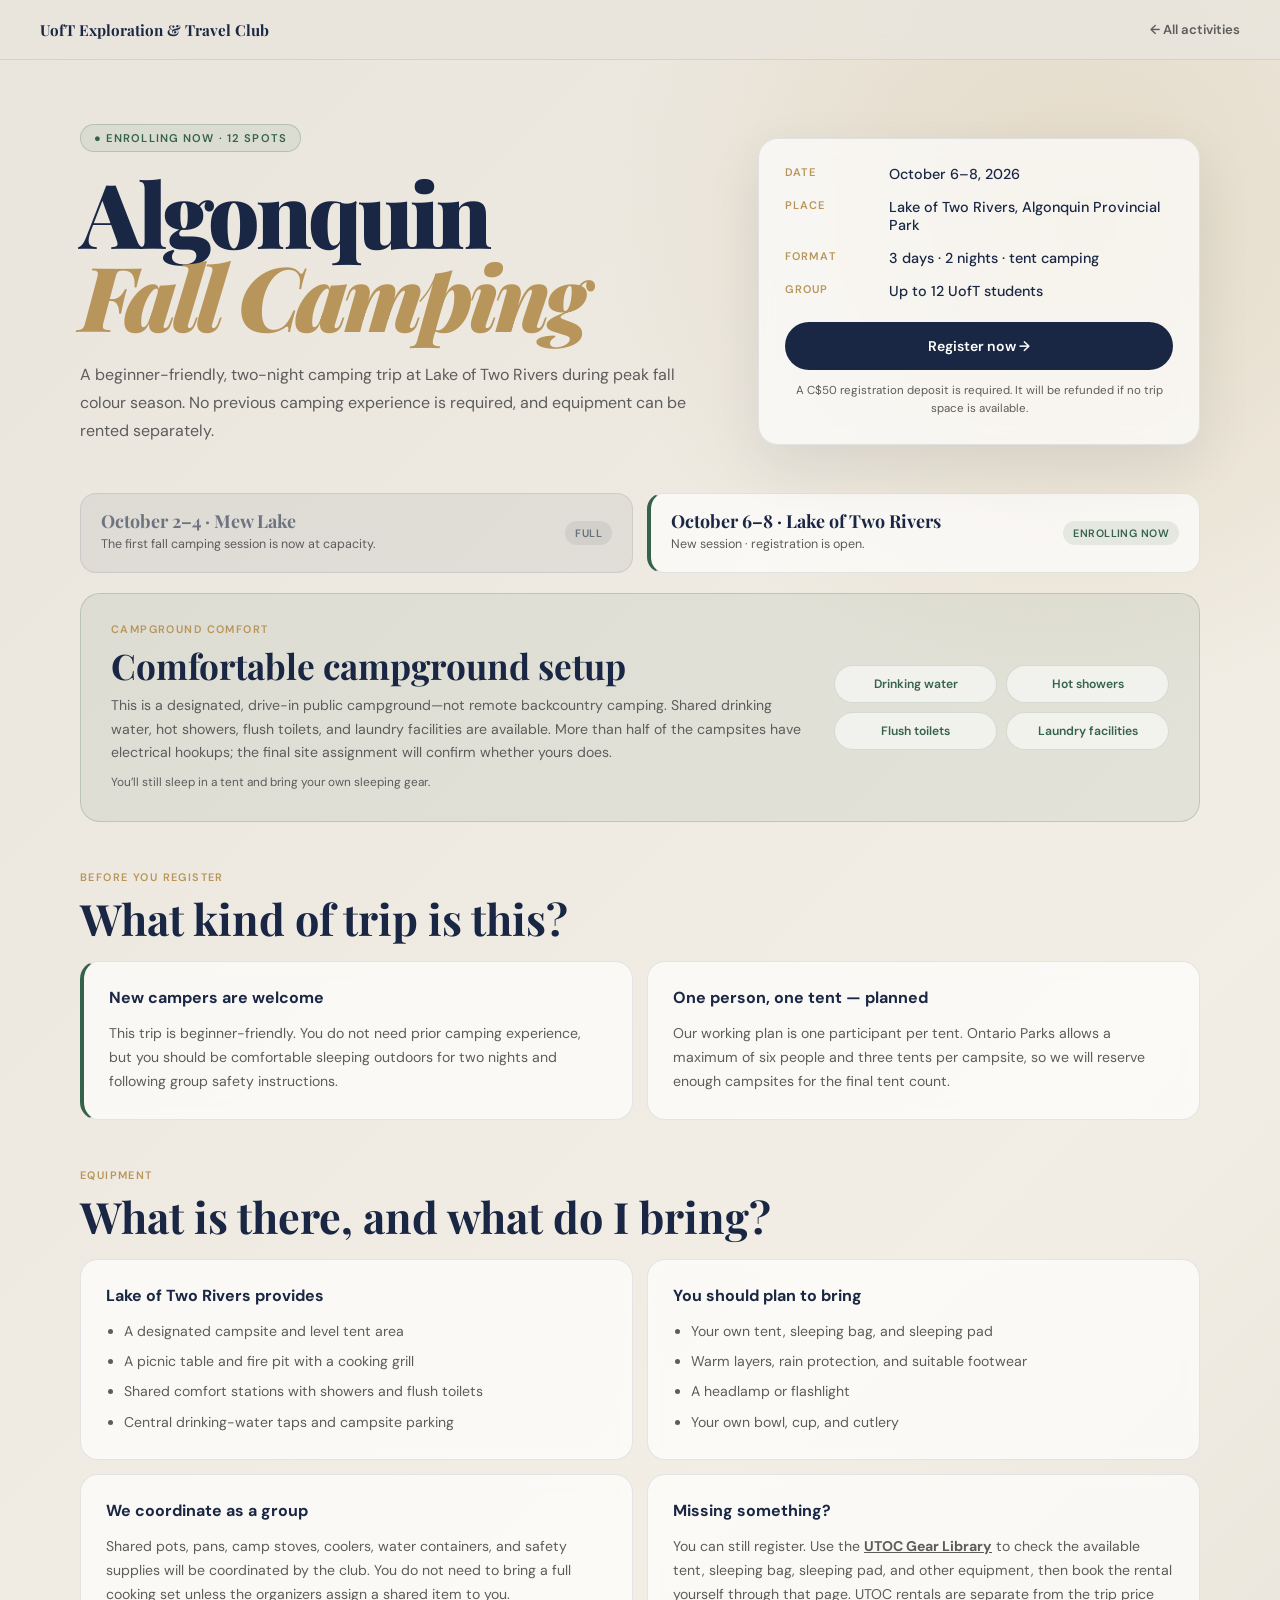
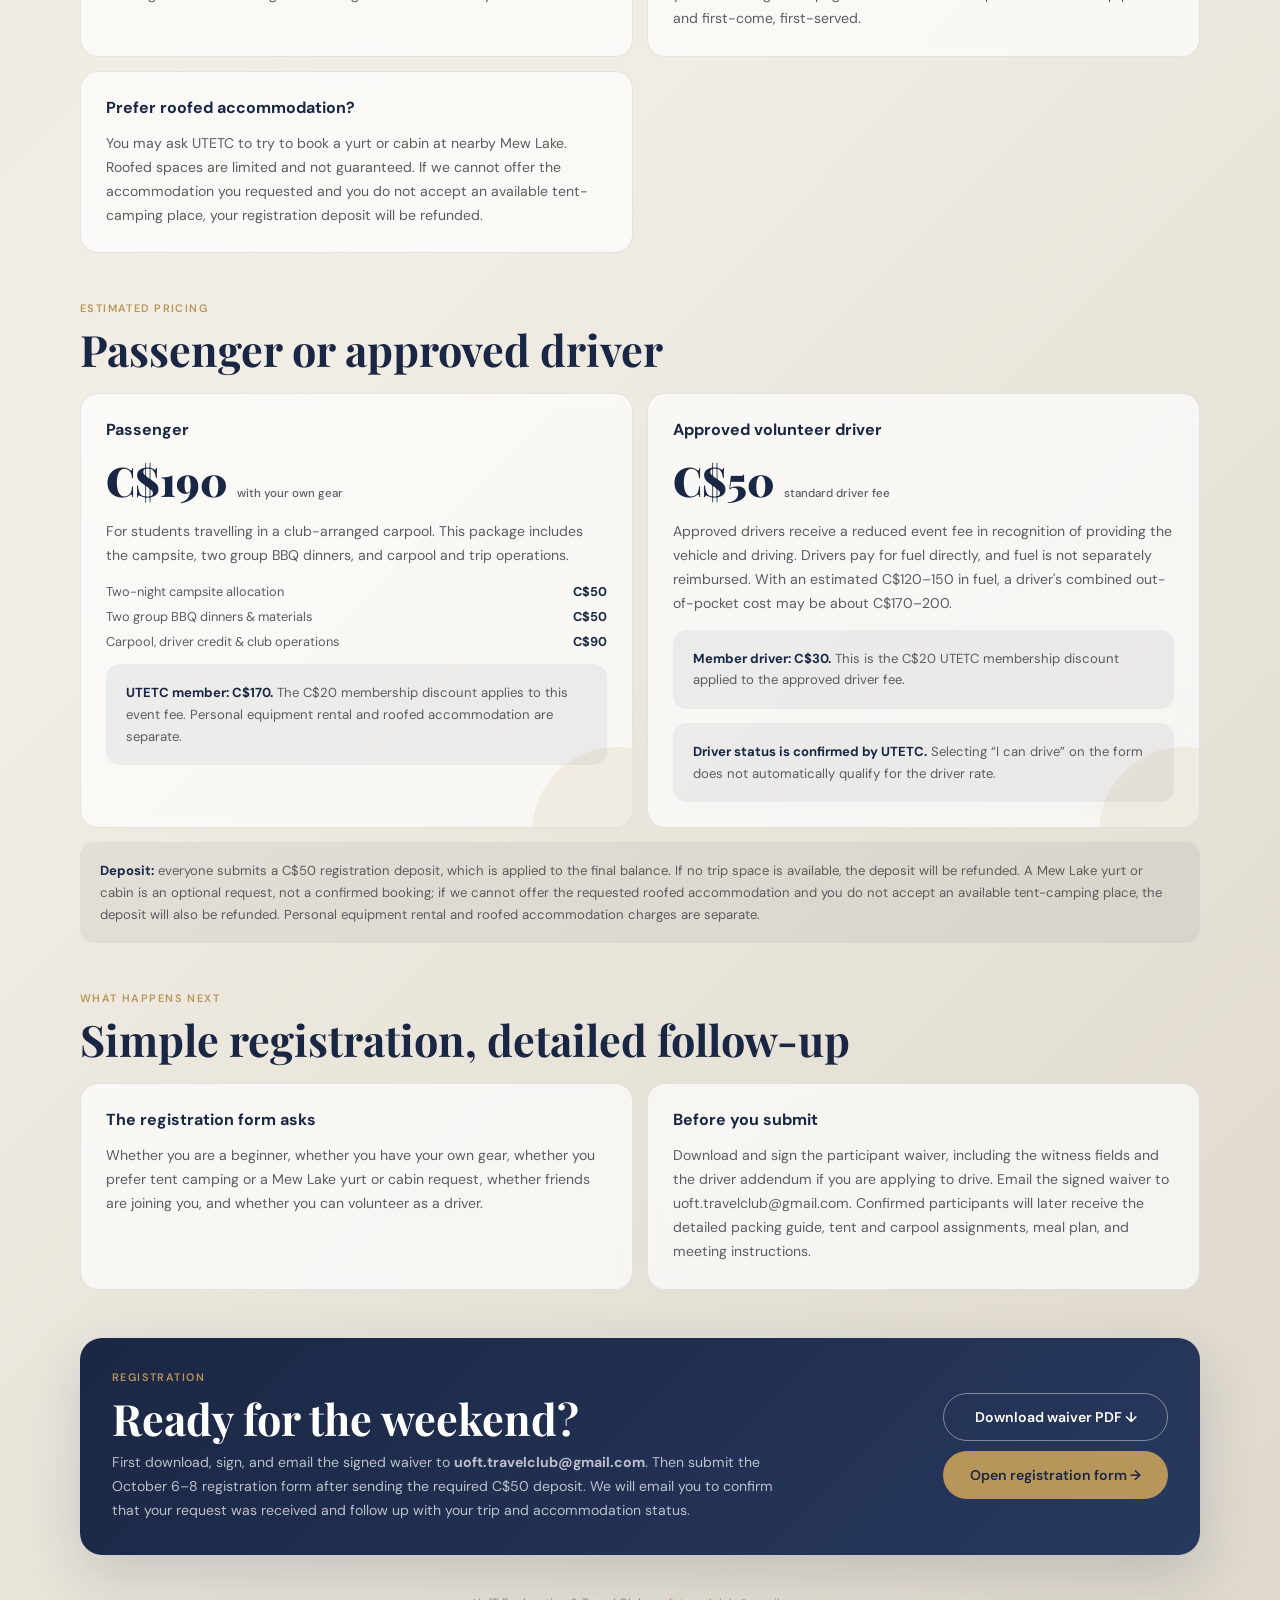
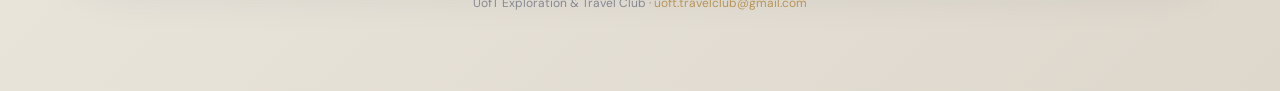
==== algonquin-weekend.html @ db9cc39a "Add second Algonquin camping session" ====
<!DOCTYPE html>
<html lang="en">
<head>
  <meta charset="UTF-8" />
  <meta name="viewport" content="width=device-width, initial-scale=1.0" />
  <meta name="description" content="Join UTETC for a beginner-friendly fall camping trip at Lake of Two Rivers in Algonquin Provincial Park, October 6–8, 2026." />
  <title>Algonquin Fall Camping — UTETC</title>
  <link rel="preconnect" href="https://fonts.googleapis.com" />
  <link href="https://fonts.googleapis.com/css2?family=Playfair+Display:ital,wght@0,700;0,900;1,700&family=DM+Sans:wght@0,300;0,400;0,500;0,600&display=swap" rel="stylesheet" />
  <style>
    *, *::before, *::after { box-sizing:border-box; margin:0; padding:0; }
    :root {
      --sand:#e9e5dc;
      --sand-deep:#ddd7cc;
      --navy:#1a2744;
      --navy-soft:#243259;
      --gold:#b8955a;
      --green:#35624a;
      --muted:#5c5c5c;
      --card:rgba(255,255,255,.68);
      --line:rgba(26,39,68,.1);
    }
    html { scroll-behavior:smooth; }
    body {
      min-height:100vh;
      font-family:'DM Sans',sans-serif;
      color:var(--navy);
      background:
        radial-gradient(circle at 85% 7%, rgba(184,149,90,.2), transparent 30rem),
        linear-gradient(135deg,var(--sand) 0%,#f2eee5 48%,var(--sand-deep) 100%);
    }
    a { color:inherit; }
    nav {
      position:sticky; top:0; z-index:20;
      height:60px; padding:0 40px;
      display:flex; align-items:center; justify-content:space-between;
      background:rgba(233,229,220,.9);
      backdrop-filter:blur(14px);
      border-bottom:1px solid var(--line);
    }
    .brand {
      font-family:'Playfair Display',serif;
      font-size:.95rem; font-weight:700;
      text-decoration:none;
    }
    .back {
      font-size:.82rem; font-weight:600;
      color:var(--muted); text-decoration:none;
    }
    .back:hover { color:var(--navy); }
    main { width:min(1120px,calc(100% - 40px)); margin:0 auto; padding:64px 0 80px; }
    .hero {
      display:grid; grid-template-columns:minmax(0,1.18fr) minmax(300px,.82fr);
      gap:42px; align-items:end; margin-bottom:48px;
    }
    .eyebrow {
      display:inline-flex; align-items:center; gap:8px;
      margin-bottom:18px; padding:6px 13px;
      border:1px solid rgba(53,98,74,.22); border-radius:999px;
      color:var(--green); background:rgba(53,98,74,.08);
      font-size:.7rem; font-weight:600; letter-spacing:.1em; text-transform:uppercase;
    }
    h1 {
      max-width:780px;
      font-family:'Playfair Display',serif;
      font-size:clamp(2.7rem,7vw,5.8rem); line-height:.93;
      letter-spacing:-.045em; font-weight:900;
    }
    h1 em { color:var(--gold); }
    .lede {
      max-width:680px; margin-top:24px;
      color:var(--muted); font-size:1rem; line-height:1.75;
    }
    .hero-card {
      padding:26px; border:1px solid var(--line); border-radius:20px;
      background:var(--card); backdrop-filter:blur(8px);
      box-shadow:0 20px 55px rgba(26,39,68,.09);
    }
    .hero-card dl { display:grid; gap:15px; }
    .hero-card div { display:grid; grid-template-columns:92px 1fr; gap:12px; }
    dt { color:var(--gold); font-size:.69rem; font-weight:600; letter-spacing:.1em; text-transform:uppercase; }
    dd { font-size:.9rem; font-weight:500; }
    .cta {
      display:flex; justify-content:center; align-items:center;
      min-height:48px; margin-top:22px; padding:12px 20px;
      border-radius:999px; background:var(--navy); color:#fff;
      text-decoration:none; font-size:.88rem; font-weight:600;
      transition:transform .18s,background .18s,box-shadow .18s;
    }
    .cta:hover { transform:translateY(-2px); background:var(--navy-soft); box-shadow:0 10px 24px rgba(26,39,68,.18); }
    .note { margin-top:12px; color:var(--muted); font-size:.72rem; line-height:1.55; text-align:center; }
    .sessions {
      display:grid; grid-template-columns:repeat(2,minmax(0,1fr)); gap:14px;
      margin-bottom:20px;
    }
    .session {
      display:flex; align-items:center; justify-content:space-between; gap:18px;
      padding:18px 20px; border:1px solid var(--line); border-radius:16px;
      background:var(--card);
    }
    .session h2 { margin:0 0 5px; font-size:1.12rem; }
    .session p { color:var(--muted); font-size:.78rem; line-height:1.45; }
    .session-status {
      flex-shrink:0; padding:5px 10px; border-radius:999px;
      font-size:.67rem; font-weight:600; letter-spacing:.04em; text-transform:uppercase;
    }
    .session.full { background:rgba(26,39,68,.06); color:rgba(26,39,68,.58); }
    .session.full .session-status { background:rgba(26,39,68,.08); }
    .session.open { border-left:4px solid var(--green); }
    .session.open .session-status { color:var(--green); background:rgba(53,98,74,.1); }
    .facility-callout {
      display:grid; grid-template-columns:minmax(0,1.35fr) minmax(260px,.65fr);
      gap:28px; align-items:center; margin-top:0; padding:28px 30px;
      border:1px solid rgba(53,98,74,.2); border-radius:20px;
      background:rgba(53,98,74,.08);
    }
    .facility-callout h2 { margin-bottom:10px; font-size:clamp(1.55rem,3vw,2.2rem); }
    .facility-callout p { color:var(--muted); font-size:.88rem; line-height:1.65; }
    .facility-list { display:grid; grid-template-columns:repeat(2,minmax(0,1fr)); gap:9px; list-style:none; }
    .facility-list li {
      padding:10px 12px; border:1px solid rgba(53,98,74,.16); border-radius:999px;
      background:rgba(255,255,255,.56); color:var(--green);
      font-size:.76rem; font-weight:600; text-align:center;
    }
    .facility-note { margin-top:9px; font-size:.74rem !important; }
    section { margin-top:48px; }
    .section-label {
      margin-bottom:12px; color:var(--gold);
      font-size:.68rem; font-weight:600; letter-spacing:.13em; text-transform:uppercase;
    }
    h2 {
      margin-bottom:20px; font-family:'Playfair Display',serif;
      font-size:clamp(1.7rem,4vw,2.7rem); line-height:1.05;
    }
    .grid { display:grid; grid-template-columns:repeat(2,minmax(0,1fr)); gap:14px; }
    .panel {
      padding:25px; background:var(--card); border:1px solid var(--line);
      border-radius:18px; backdrop-filter:blur(7px);
    }
    .panel h3 { margin-bottom:13px; font-size:1rem; }
    .panel p, .panel li { color:var(--muted); font-size:.88rem; line-height:1.72; }
    .panel ul { padding-left:18px; }
    .panel li + li { margin-top:6px; }
    .beginner { border-left:4px solid var(--green); }
    .pricing { grid-template-columns:repeat(2,minmax(0,1fr)); }
    .price-card { position:relative; overflow:hidden; }
    .price-card::after {
      content:''; position:absolute; width:170px; height:170px; border-radius:50%;
      right:-70px; bottom:-90px; background:rgba(184,149,90,.11);
    }
    .price {
      margin:7px 0 12px; font-family:'Playfair Display',serif;
      font-size:2.55rem; font-weight:900; color:var(--navy);
    }
    .price small { font-family:'DM Sans',sans-serif; font-size:.72rem; font-weight:500; color:var(--muted); }
    .breakdown { display:grid; gap:8px; margin-top:16px; }
    .breakdown div { display:flex; justify-content:space-between; gap:16px; color:var(--muted); font-size:.8rem; }
    .breakdown strong { color:var(--navy); }
    .rule {
      margin-top:14px; padding:18px 20px; border-radius:14px;
      background:rgba(26,39,68,.06); color:var(--muted); font-size:.82rem; line-height:1.65;
    }
    .rule strong { color:var(--navy); }
    .registration {
      display:grid; grid-template-columns:1fr auto; gap:28px; align-items:center;
      padding:32px; border-radius:22px; color:#fff;
      background:linear-gradient(135deg,var(--navy),#28395f);
      box-shadow:0 20px 55px rgba(26,39,68,.16);
    }
    .registration h2 { margin-bottom:10px; color:#fff; }
    .registration p { max-width:680px; color:rgba(255,255,255,.7); font-size:.88rem; line-height:1.7; }
    .registration-actions { display:grid; gap:10px; min-width:225px; }
    .registration .cta { min-width:190px; margin:0; background:var(--gold); color:var(--navy); }
    .registration .cta:hover { background:#c8a66c; }
    .registration .cta.secondary { border:1px solid rgba(255,255,255,.42); background:transparent; color:#fff; }
    .registration .cta.secondary:hover { background:rgba(255,255,255,.1); }
    footer { margin-top:40px; text-align:center; color:rgba(26,39,68,.45); font-size:.75rem; }
    footer a { color:var(--gold); text-decoration:none; }
    @media (max-width:780px) {
      nav { padding:0 18px; }
      .brand { max-width:220px; white-space:nowrap; overflow:hidden; text-overflow:ellipsis; }
      main { width:min(100% - 28px,680px); padding-top:38px; }
      .hero, .sessions, .grid, .pricing, .registration { grid-template-columns:1fr; }
      .facility-callout { grid-template-columns:1fr; gap:20px; padding:24px; }
      .hero { gap:28px; }
      h1 { font-size:clamp(2.7rem,14vw,4.2rem); }
      .registration { padding:25px; }
      .registration-actions, .registration .cta { width:100%; }
    }
    @media (prefers-reduced-motion:reduce) { html { scroll-behavior:auto; } .cta { transition:none; } }
  </style>
</head>
<body>
  <nav>
    <a class="brand" href="/">UofT Exploration &amp; Travel Club</a>
    <a class="back" href="/#activities">← All activities</a>
  </nav>

  <main>
    <header class="hero">
      <div>
        <div class="eyebrow">● Enrolling now · 12 spots</div>
        <h1>Algonquin<br><em>Fall Camping</em></h1>
        <p class="lede">A beginner-friendly, two-night camping trip at Lake of Two Rivers during peak fall colour season. No previous camping experience is required, and equipment can be rented separately.</p>
      </div>
      <aside class="hero-card" aria-label="Event details">
        <dl>
          <div><dt>Date</dt><dd>October 6–8, 2026</dd></div>
          <div><dt>Place</dt><dd>Lake of Two Rivers, Algonquin Provincial Park</dd></div>
          <div><dt>Format</dt><dd>3 days · 2 nights · tent camping</dd></div>
          <div><dt>Group</dt><dd>Up to 12 UofT students</dd></div>
        </dl>
        <a class="cta" href="https://docs.google.com/forms/d/e/1FAIpQLScWIqEE7Z-q79J23euCci1dN089FzLElAXfNOHjYAcaBREBig/viewform" target="_blank" rel="noopener">Register now →</a>
        <p class="note">A C$50 registration deposit is required. It will be refunded if no trip space is available.</p>
      </aside>
    </header>

    <section class="sessions" aria-label="Fall camping sessions">
      <article class="session full" id="oct-2-4">
        <div>
          <h2>October 2–4 · Mew Lake</h2>
          <p>The first fall camping session is now at capacity.</p>
        </div>
        <span class="session-status">Full</span>
      </article>
      <article class="session open">
        <div>
          <h2>October 6–8 · Lake of Two Rivers</h2>
          <p>New session · registration is open.</p>
        </div>
        <span class="session-status">Enrolling now</span>
      </article>
    </section>

    <section class="facility-callout" aria-labelledby="facilities-title">
      <div>
        <div class="section-label">Campground comfort</div>
        <h2 id="facilities-title">Comfortable campground setup</h2>
        <p>This is a designated, drive-in public campground—not remote backcountry camping. Shared drinking water, hot showers, flush toilets, and laundry facilities are available. More than half of the campsites have electrical hookups; the final site assignment will confirm whether yours does.</p>
        <p class="facility-note">You’ll still sleep in a tent and bring your own sleeping gear.</p>
      </div>
      <ul class="facility-list" aria-label="Campground facilities">
        <li>Drinking water</li>
        <li>Hot showers</li>
        <li>Flush toilets</li>
        <li>Laundry facilities</li>
      </ul>
    </section>

    <section>
      <div class="section-label">Before you register</div>
      <h2>What kind of trip is this?</h2>
      <div class="grid">
        <article class="panel beginner">
          <h3>New campers are welcome</h3>
          <p>This trip is beginner-friendly. You do not need prior camping experience, but you should be comfortable sleeping outdoors for two nights and following group safety instructions.</p>
        </article>
        <article class="panel">
          <h3>One person, one tent — planned</h3>
          <p>Our working plan is one participant per tent. Ontario Parks allows a maximum of six people and three tents per campsite, so we will reserve enough campsites for the final tent count.</p>
        </article>
      </div>
    </section>

    <section>
      <div class="section-label">Equipment</div>
      <h2>What is there, and what do I bring?</h2>
      <div class="grid">
        <article class="panel">
          <h3>Lake of Two Rivers provides</h3>
          <ul>
            <li>A designated campsite and level tent area</li>
            <li>A picnic table and fire pit with a cooking grill</li>
            <li>Shared comfort stations with showers and flush toilets</li>
            <li>Central drinking-water taps and campsite parking</li>
          </ul>
        </article>
        <article class="panel">
          <h3>You should plan to bring</h3>
          <ul>
            <li>Your own tent, sleeping bag, and sleeping pad</li>
            <li>Warm layers, rain protection, and suitable footwear</li>
            <li>A headlamp or flashlight</li>
            <li>Your own bowl, cup, and cutlery</li>
          </ul>
        </article>
        <article class="panel">
          <h3>We coordinate as a group</h3>
          <p>Shared pots, pans, camp stoves, coolers, water containers, and safety supplies will be coordinated by the club. You do not need to bring a full cooking set unless the organizers assign a shared item to you.</p>
        </article>
        <article class="panel">
          <h3>Missing something?</h3>
          <p>You can still register. Use the <a href="https://utoc.ca/gear/" target="_blank" rel="noopener"><strong>UTOC Gear Library</strong></a> to check the available tent, sleeping bag, sleeping pad, and other equipment, then book the rental yourself through that page. UTOC rentals are separate from the trip price and first-come, first-served.</p>
        </article>
        <article class="panel">
          <h3>Prefer roofed accommodation?</h3>
          <p>You may ask UTETC to try to book a yurt or cabin at nearby Mew Lake. Roofed spaces are limited and not guaranteed. If we cannot offer the accommodation you requested and you do not accept an available tent-camping place, your registration deposit will be refunded.</p>
        </article>
      </div>
    </section>

    <section>
      <div class="section-label">Estimated pricing</div>
      <h2>Passenger or approved driver</h2>
      <div class="grid pricing">
        <article class="panel price-card">
          <h3>Passenger</h3>
          <div class="price">C$190 <small>with your own gear</small></div>
          <p>For students travelling in a club-arranged carpool. This package includes the campsite, two group BBQ dinners, and carpool and trip operations.</p>
          <div class="breakdown" aria-label="Passenger price breakdown">
            <div><span>Two-night campsite allocation</span><strong>C$50</strong></div>
            <div><span>Two group BBQ dinners &amp; materials</span><strong>C$50</strong></div>
            <div><span>Carpool, driver credit &amp; club operations</span><strong>C$90</strong></div>
          </div>
          <div class="rule"><strong>UTETC member: C$170.</strong> The C$20 membership discount applies to this event fee. Personal equipment rental and roofed accommodation are separate.</div>
        </article>
        <article class="panel price-card">
          <h3>Approved volunteer driver</h3>
          <div class="price">C$50 <small>standard driver fee</small></div>
          <p>Approved drivers receive a reduced event fee in recognition of providing the vehicle and driving. Drivers pay for fuel directly, and fuel is not separately reimbursed. With an estimated C$120–150 in fuel, a driver's combined out-of-pocket cost may be about C$170–200.</p>
          <div class="rule"><strong>Member driver: C$30.</strong> This is the C$20 UTETC membership discount applied to the approved driver fee.</div>
          <div class="rule"><strong>Driver status is confirmed by UTETC.</strong> Selecting “I can drive” on the form does not automatically qualify for the driver rate.</div>
        </article>
      </div>
      <div class="rule"><strong>Deposit:</strong> everyone submits a C$50 registration deposit, which is applied to the final balance. If no trip space is available, the deposit will be refunded. A Mew Lake yurt or cabin is an optional request, not a confirmed booking; if we cannot offer the requested roofed accommodation and you do not accept an available tent-camping place, the deposit will also be refunded. Personal equipment rental and roofed accommodation charges are separate.</div>
    </section>

    <section>
      <div class="section-label">What happens next</div>
      <h2>Simple registration, detailed follow-up</h2>
      <div class="grid">
        <article class="panel">
          <h3>The registration form asks</h3>
          <p>Whether you are a beginner, whether you have your own gear, whether you prefer tent camping or a Mew Lake yurt or cabin request, whether friends are joining you, and whether you can volunteer as a driver.</p>
        </article>
        <article class="panel">
          <h3>Before you submit</h3>
          <p>Download and sign the participant waiver, including the witness fields and the driver addendum if you are applying to drive. Email the signed waiver to uoft.travelclub@gmail.com. Confirmed participants will later receive the detailed packing guide, tent and carpool assignments, meal plan, and meeting instructions.</p>
        </article>
      </div>
    </section>

    <section class="registration" id="registration">
      <div>
        <div class="section-label">Registration</div>
        <h2>Ready for the weekend?</h2>
        <p>First download, sign, and email the signed waiver to <strong>uoft.travelclub@gmail.com</strong>. Then submit the October 6–8 registration form after sending the required C$50 deposit. We will email you to confirm that your request was received and follow up with your trip and accommodation status.</p>
      </div>
      <div class="registration-actions">
        <a class="cta secondary" href="output/pdf/algonquin-fall-camping-waiver-2026.pdf" target="_blank" rel="noopener">Download waiver PDF ↓</a>
        <a class="cta" href="https://docs.google.com/forms/d/e/1FAIpQLScWIqEE7Z-q79J23euCci1dN089FzLElAXfNOHjYAcaBREBig/viewform" target="_blank" rel="noopener">Open registration form →</a>
      </div>
    </section>

    <footer>UofT Exploration &amp; Travel Club · <a href="mailto:uoft.travelclub@gmail.com">uoft.travelclub@gmail.com</a></footer>
  </main>
</body>
</html>
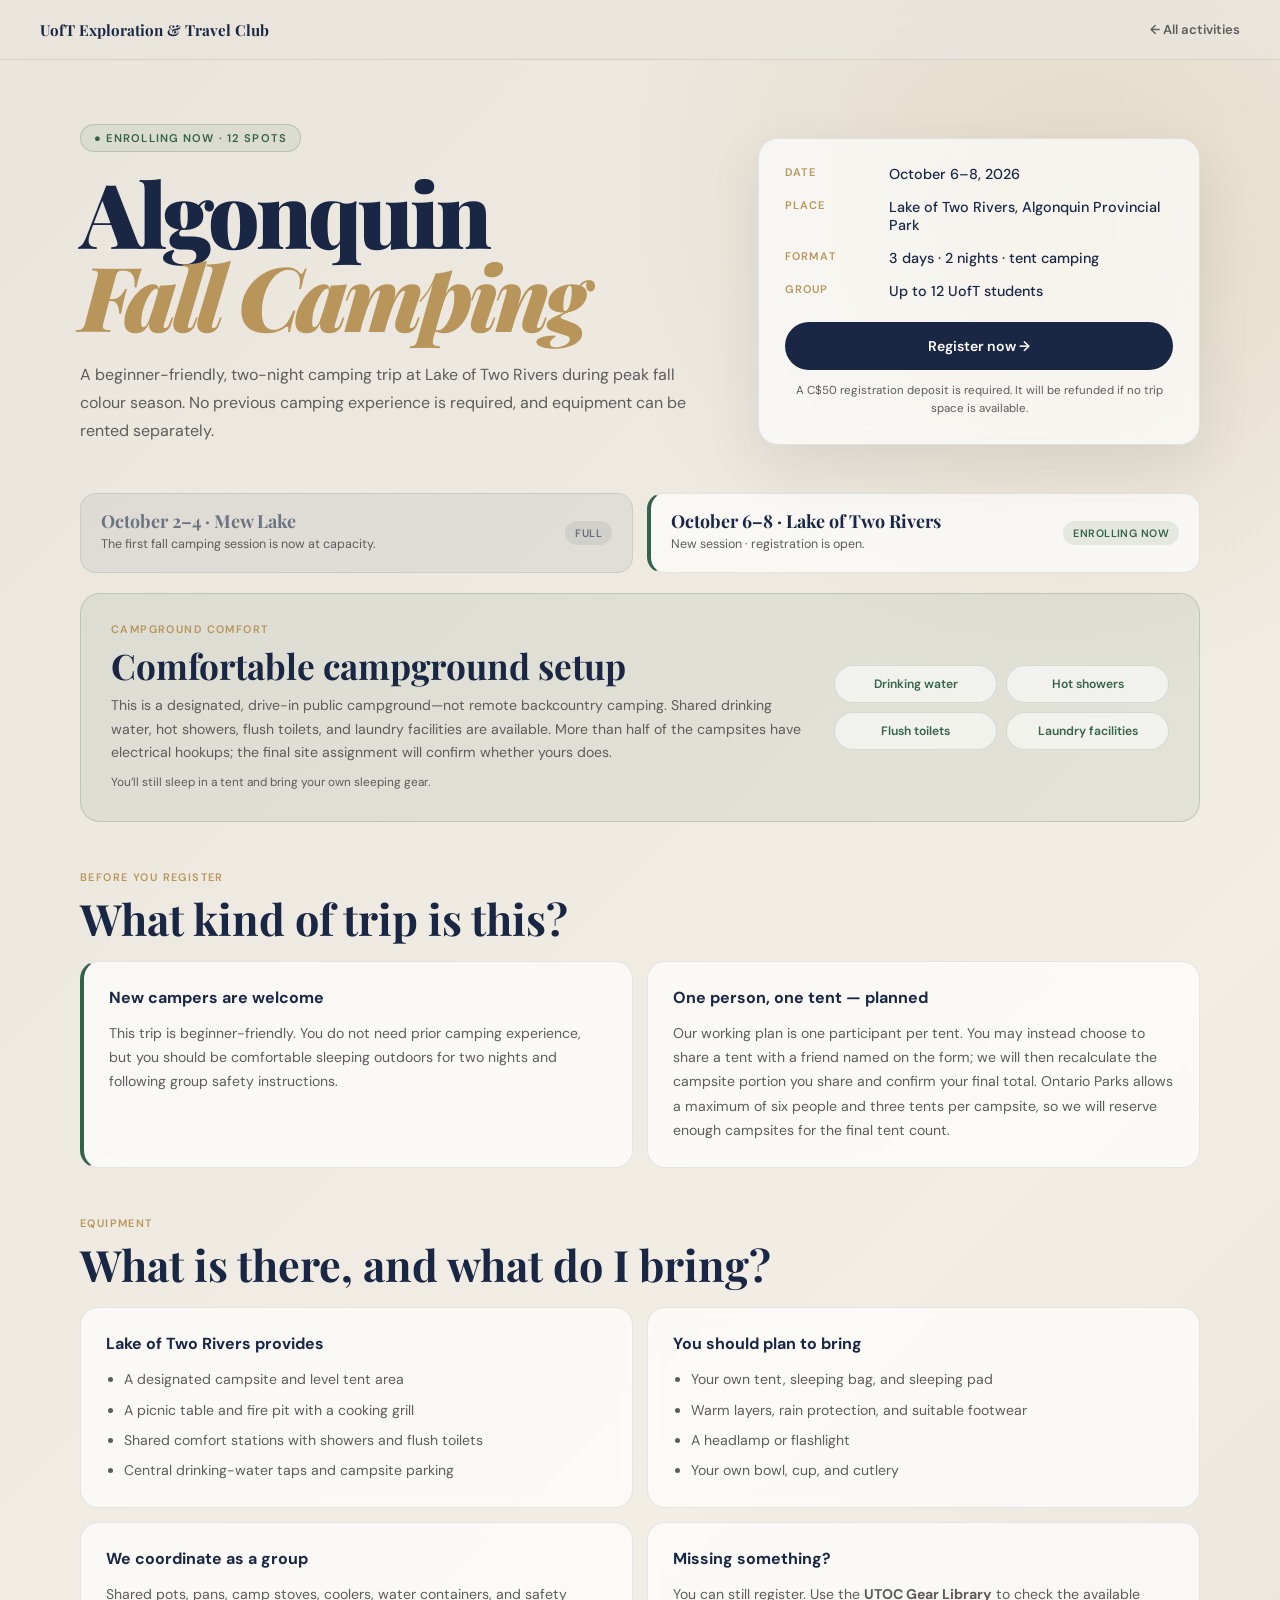
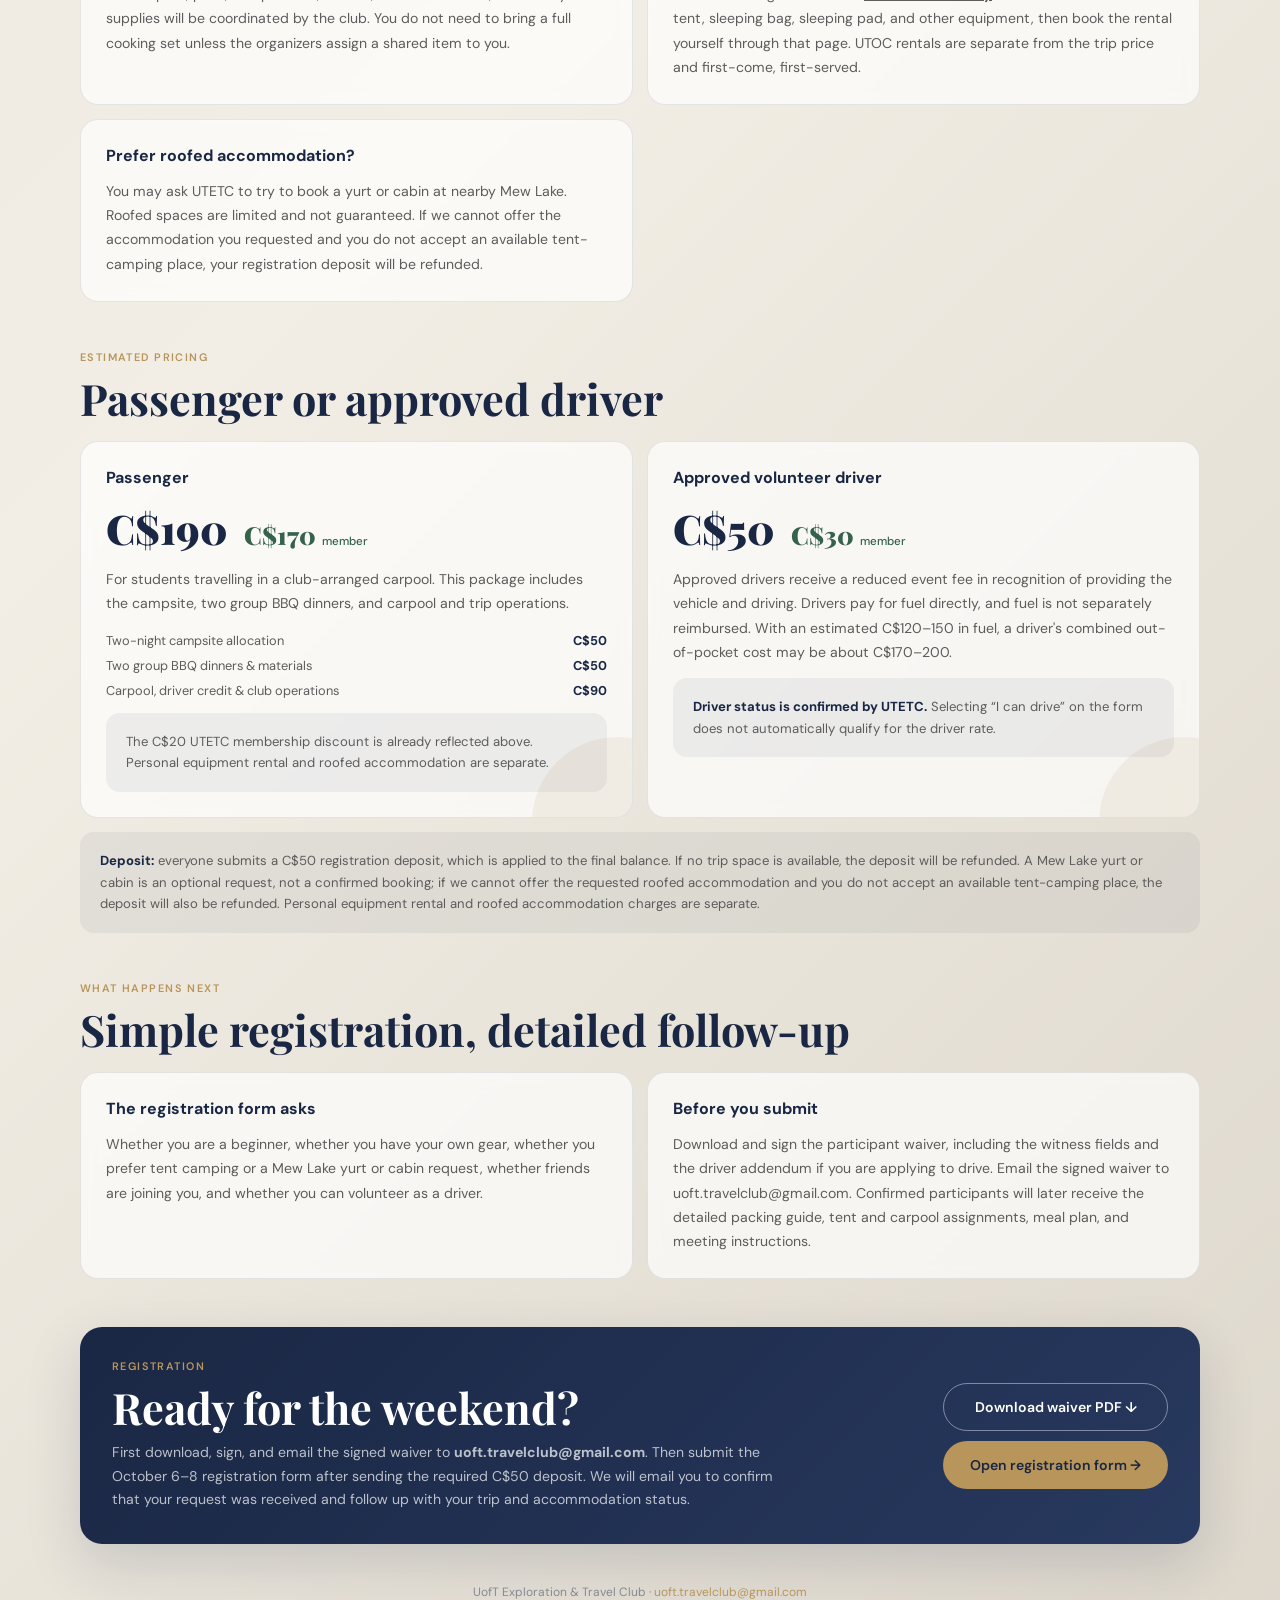
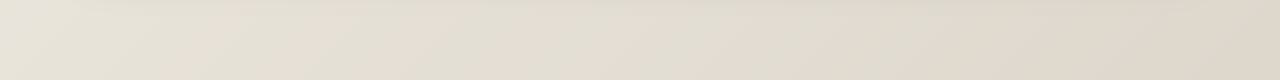
==== commit adce7763: "Clarify member pricing and tent sharing" ====
--- a/algonquin-weekend.html
+++ b/algonquin-weekend.html
@@ -149,10 +149,13 @@
       right:-70px; bottom:-90px; background:rgba(184,149,90,.11);
     }
     .price {
+      display:flex; align-items:baseline; flex-wrap:wrap; gap:8px 16px;
       margin:7px 0 12px; font-family:'Playfair Display',serif;
       font-size:2.55rem; font-weight:900; color:var(--navy);
     }
     .price small { font-family:'DM Sans',sans-serif; font-size:.72rem; font-weight:500; color:var(--muted); }
+    .member-price { color:var(--green); font-size:1.55rem; white-space:nowrap; }
+    .member-price small { color:var(--green); }
     .breakdown { display:grid; gap:8px; margin-top:16px; }
     .breakdown div { display:flex; justify-content:space-between; gap:16px; color:var(--muted); font-size:.8rem; }
     .breakdown strong { color:var(--navy); }
@@ -257,7 +260,7 @@
         </article>
         <article class="panel">
           <h3>One person, one tent — planned</h3>
-          <p>Our working plan is one participant per tent. Ontario Parks allows a maximum of six people and three tents per campsite, so we will reserve enough campsites for the final tent count.</p>
+          <p>Our working plan is one participant per tent. You may instead choose to share a tent with a friend named on the form; we will then recalculate the campsite portion you share and confirm your final total. Ontario Parks allows a maximum of six people and three tents per campsite, so we will reserve enough campsites for the final tent count.</p>
         </article>
       </div>
     </section>
@@ -305,20 +308,19 @@
       <div class="grid pricing">
         <article class="panel price-card">
           <h3>Passenger</h3>
-          <div class="price">C$190 <small>with your own gear</small></div>
+          <div class="price">C$190 <span class="member-price">C$170 <small>member</small></span></div>
           <p>For students travelling in a club-arranged carpool. This package includes the campsite, two group BBQ dinners, and carpool and trip operations.</p>
           <div class="breakdown" aria-label="Passenger price breakdown">
             <div><span>Two-night campsite allocation</span><strong>C$50</strong></div>
             <div><span>Two group BBQ dinners &amp; materials</span><strong>C$50</strong></div>
             <div><span>Carpool, driver credit &amp; club operations</span><strong>C$90</strong></div>
           </div>
-          <div class="rule"><strong>UTETC member: C$170.</strong> The C$20 membership discount applies to this event fee. Personal equipment rental and roofed accommodation are separate.</div>
+          <div class="rule">The C$20 UTETC membership discount is already reflected above. Personal equipment rental and roofed accommodation are separate.</div>
         </article>
         <article class="panel price-card">
           <h3>Approved volunteer driver</h3>
-          <div class="price">C$50 <small>standard driver fee</small></div>
+          <div class="price">C$50 <span class="member-price">C$30 <small>member</small></span></div>
           <p>Approved drivers receive a reduced event fee in recognition of providing the vehicle and driving. Drivers pay for fuel directly, and fuel is not separately reimbursed. With an estimated C$120–150 in fuel, a driver's combined out-of-pocket cost may be about C$170–200.</p>
-          <div class="rule"><strong>Member driver: C$30.</strong> This is the C$20 UTETC membership discount applied to the approved driver fee.</div>
           <div class="rule"><strong>Driver status is confirmed by UTETC.</strong> Selecting “I can drive” on the form does not automatically qualify for the driver rate.</div>
         </article>
       </div>
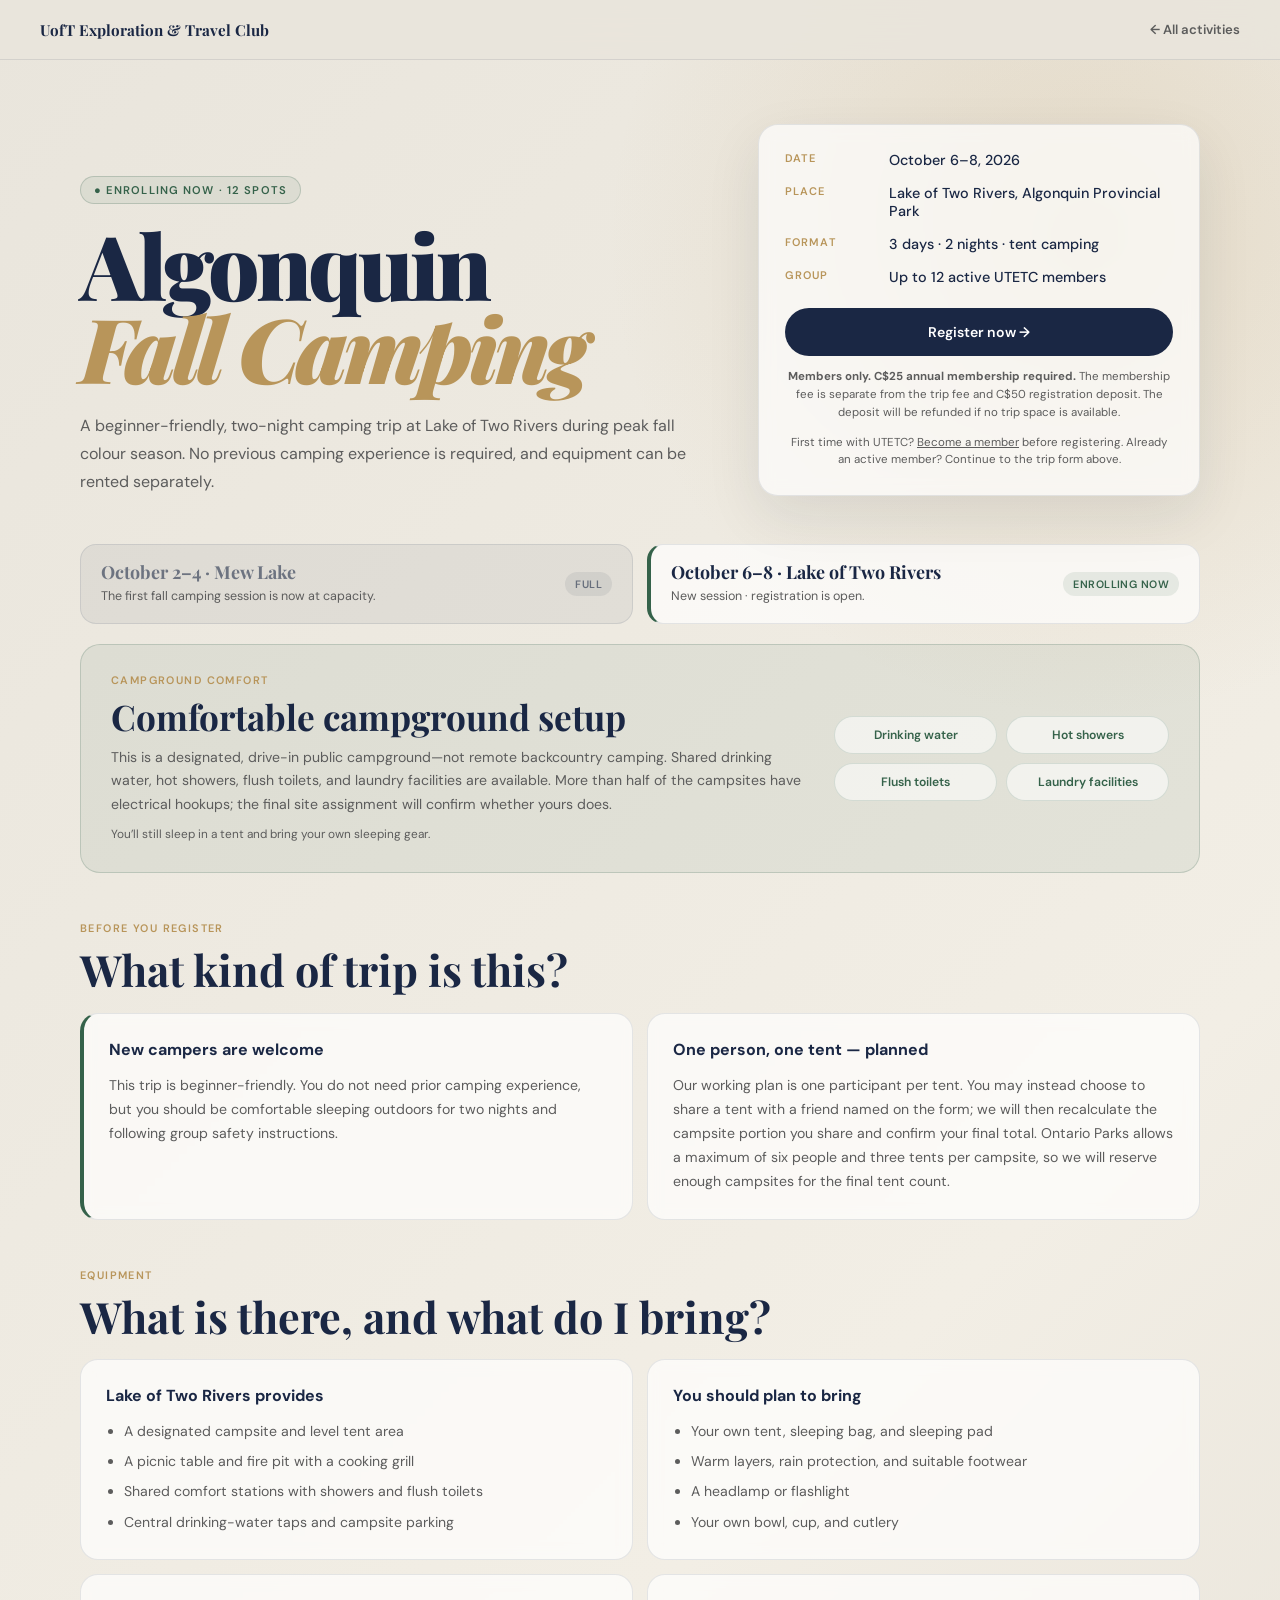
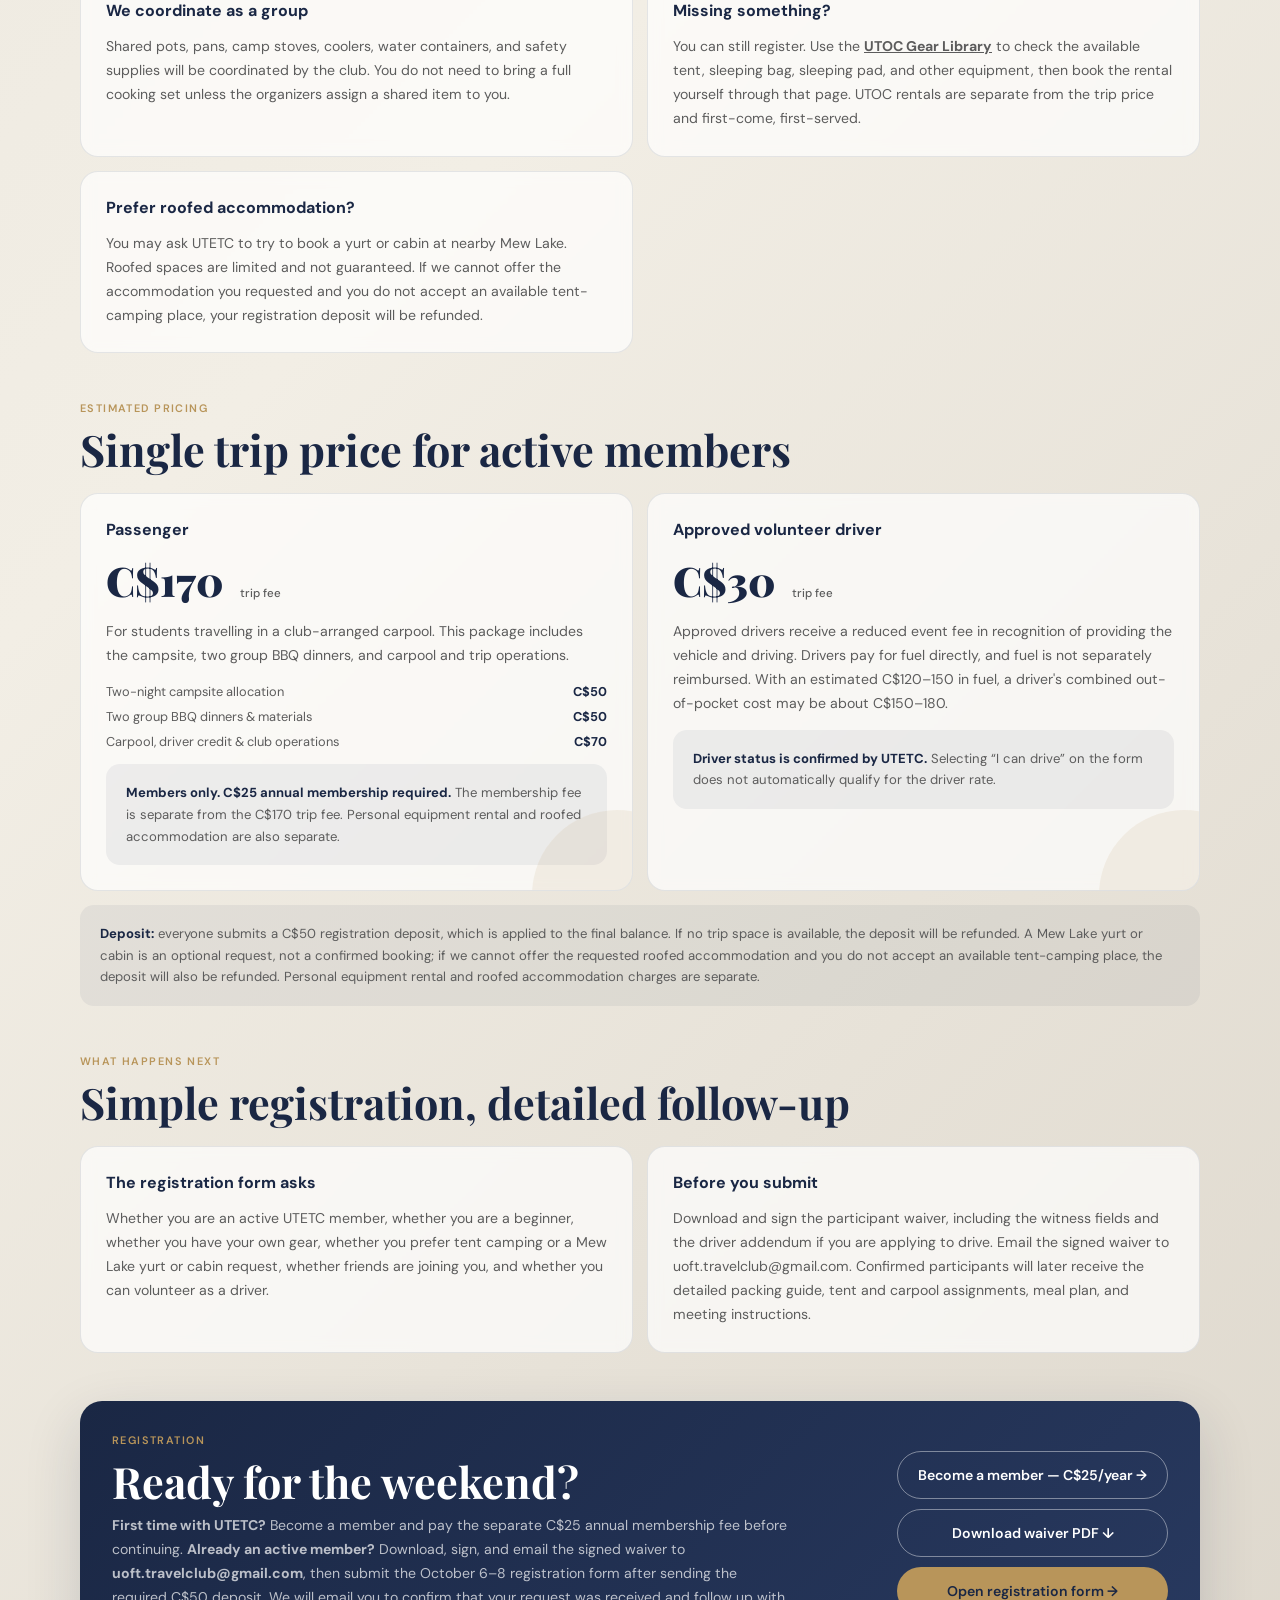
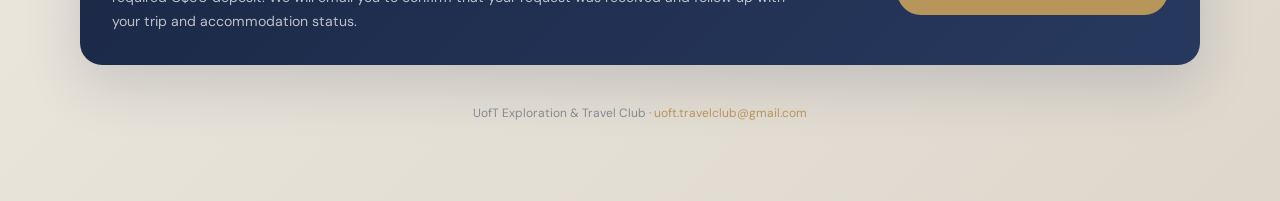
==== commit ff809406: "Make club activities members-only" ====
--- a/algonquin-weekend.html
+++ b/algonquin-weekend.html
@@ -154,8 +154,6 @@
       font-size:2.55rem; font-weight:900; color:var(--navy);
     }
     .price small { font-family:'DM Sans',sans-serif; font-size:.72rem; font-weight:500; color:var(--muted); }
-    .member-price { color:var(--green); font-size:1.55rem; white-space:nowrap; }
-    .member-price small { color:var(--green); }
     .breakdown { display:grid; gap:8px; margin-top:16px; }
     .breakdown div { display:flex; justify-content:space-between; gap:16px; color:var(--muted); font-size:.8rem; }
     .breakdown strong { color:var(--navy); }
@@ -211,10 +209,11 @@
           <div><dt>Date</dt><dd>October 6–8, 2026</dd></div>
           <div><dt>Place</dt><dd>Lake of Two Rivers, Algonquin Provincial Park</dd></div>
           <div><dt>Format</dt><dd>3 days · 2 nights · tent camping</dd></div>
-          <div><dt>Group</dt><dd>Up to 12 UofT students</dd></div>
+          <div><dt>Group</dt><dd>Up to 12 active UTETC members</dd></div>
         </dl>
         <a class="cta" href="https://docs.google.com/forms/d/e/1FAIpQLScWIqEE7Z-q79J23euCci1dN089FzLElAXfNOHjYAcaBREBig/viewform" target="_blank" rel="noopener">Register now →</a>
-        <p class="note">A C$50 registration deposit is required. It will be refunded if no trip space is available.</p>
+        <p class="note"><strong>Members only. C$25 annual membership required.</strong> The membership fee is separate from the trip fee and C$50 registration deposit. The deposit will be refunded if no trip space is available.</p>
+        <p class="note">First time with UTETC? <a href="https://forms.gle/uPYGbuHT6VvETSZo9" target="_blank" rel="noopener">Become a member</a> before registering. Already an active member? Continue to the trip form above.</p>
       </aside>
     </header>
 
@@ -304,23 +303,23 @@
 
     <section>
       <div class="section-label">Estimated pricing</div>
-      <h2>Passenger or approved driver</h2>
+      <h2>Single trip price for active members</h2>
       <div class="grid pricing">
         <article class="panel price-card">
           <h3>Passenger</h3>
-          <div class="price">C$190 <span class="member-price">C$170 <small>member</small></span></div>
+          <div class="price">C$170 <small>trip fee</small></div>
           <p>For students travelling in a club-arranged carpool. This package includes the campsite, two group BBQ dinners, and carpool and trip operations.</p>
           <div class="breakdown" aria-label="Passenger price breakdown">
             <div><span>Two-night campsite allocation</span><strong>C$50</strong></div>
             <div><span>Two group BBQ dinners &amp; materials</span><strong>C$50</strong></div>
-            <div><span>Carpool, driver credit &amp; club operations</span><strong>C$90</strong></div>
+            <div><span>Carpool, driver credit &amp; club operations</span><strong>C$70</strong></div>
           </div>
-          <div class="rule">The C$20 UTETC membership discount is already reflected above. Personal equipment rental and roofed accommodation are separate.</div>
+          <div class="rule"><strong>Members only. C$25 annual membership required.</strong> The membership fee is separate from the C$170 trip fee. Personal equipment rental and roofed accommodation are also separate.</div>
         </article>
         <article class="panel price-card">
           <h3>Approved volunteer driver</h3>
-          <div class="price">C$50 <span class="member-price">C$30 <small>member</small></span></div>
-          <p>Approved drivers receive a reduced event fee in recognition of providing the vehicle and driving. Drivers pay for fuel directly, and fuel is not separately reimbursed. With an estimated C$120–150 in fuel, a driver's combined out-of-pocket cost may be about C$170–200.</p>
+          <div class="price">C$30 <small>trip fee</small></div>
+          <p>Approved drivers receive a reduced event fee in recognition of providing the vehicle and driving. Drivers pay for fuel directly, and fuel is not separately reimbursed. With an estimated C$120–150 in fuel, a driver's combined out-of-pocket cost may be about C$150–180.</p>
           <div class="rule"><strong>Driver status is confirmed by UTETC.</strong> Selecting “I can drive” on the form does not automatically qualify for the driver rate.</div>
         </article>
       </div>
@@ -333,7 +332,7 @@
       <div class="grid">
         <article class="panel">
           <h3>The registration form asks</h3>
-          <p>Whether you are a beginner, whether you have your own gear, whether you prefer tent camping or a Mew Lake yurt or cabin request, whether friends are joining you, and whether you can volunteer as a driver.</p>
+          <p>Whether you are an active UTETC member, whether you are a beginner, whether you have your own gear, whether you prefer tent camping or a Mew Lake yurt or cabin request, whether friends are joining you, and whether you can volunteer as a driver.</p>
         </article>
         <article class="panel">
           <h3>Before you submit</h3>
@@ -346,9 +345,10 @@
       <div>
         <div class="section-label">Registration</div>
         <h2>Ready for the weekend?</h2>
-        <p>First download, sign, and email the signed waiver to <strong>uoft.travelclub@gmail.com</strong>. Then submit the October 6–8 registration form after sending the required C$50 deposit. We will email you to confirm that your request was received and follow up with your trip and accommodation status.</p>
+        <p><strong>First time with UTETC?</strong> Become a member and pay the separate C$25 annual membership fee before continuing. <strong>Already an active member?</strong> Download, sign, and email the signed waiver to <strong>uoft.travelclub@gmail.com</strong>, then submit the October 6–8 registration form after sending the required C$50 deposit. We will email you to confirm that your request was received and follow up with your trip and accommodation status.</p>
       </div>
       <div class="registration-actions">
+        <a class="cta secondary" href="https://forms.gle/uPYGbuHT6VvETSZo9" target="_blank" rel="noopener">Become a member — C$25/year →</a>
         <a class="cta secondary" href="output/pdf/algonquin-fall-camping-waiver-2026.pdf" target="_blank" rel="noopener">Download waiver PDF ↓</a>
         <a class="cta" href="https://docs.google.com/forms/d/e/1FAIpQLScWIqEE7Z-q79J23euCci1dN089FzLElAXfNOHjYAcaBREBig/viewform" target="_blank" rel="noopener">Open registration form →</a>
       </div>
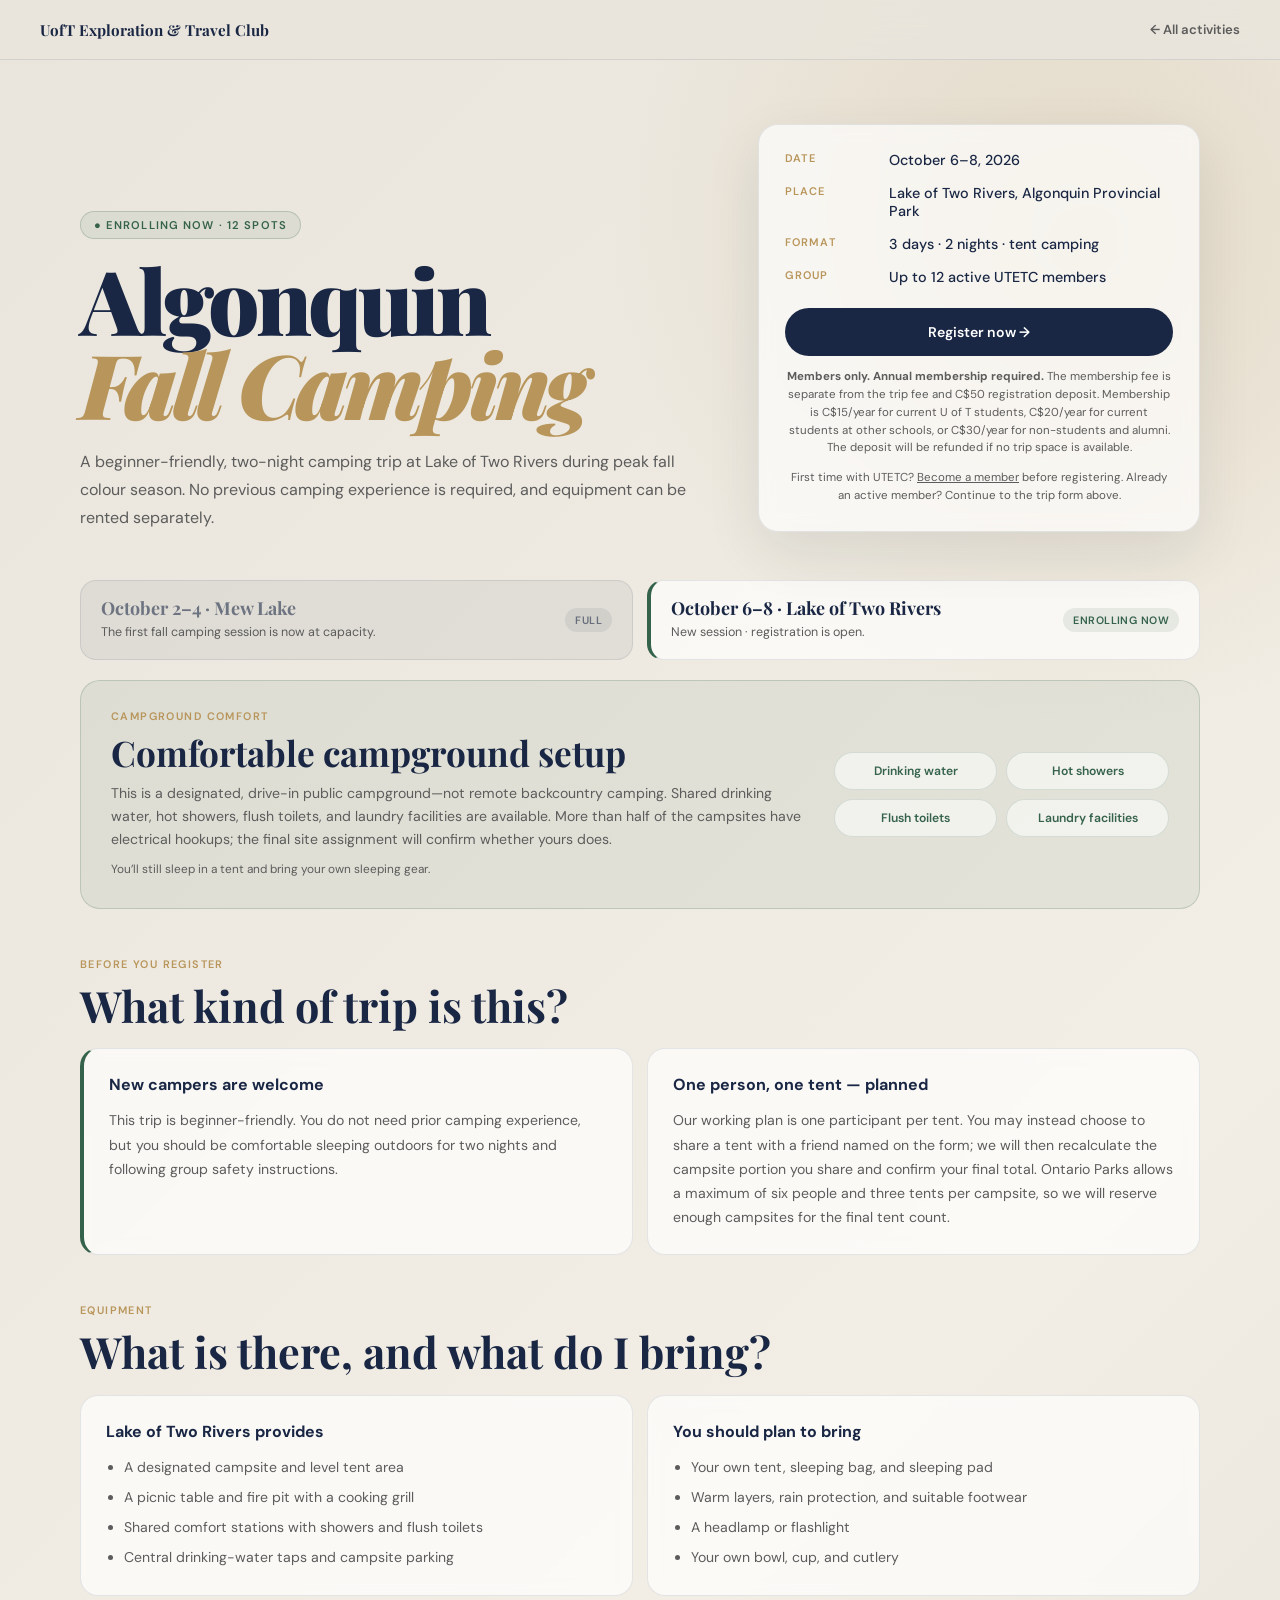
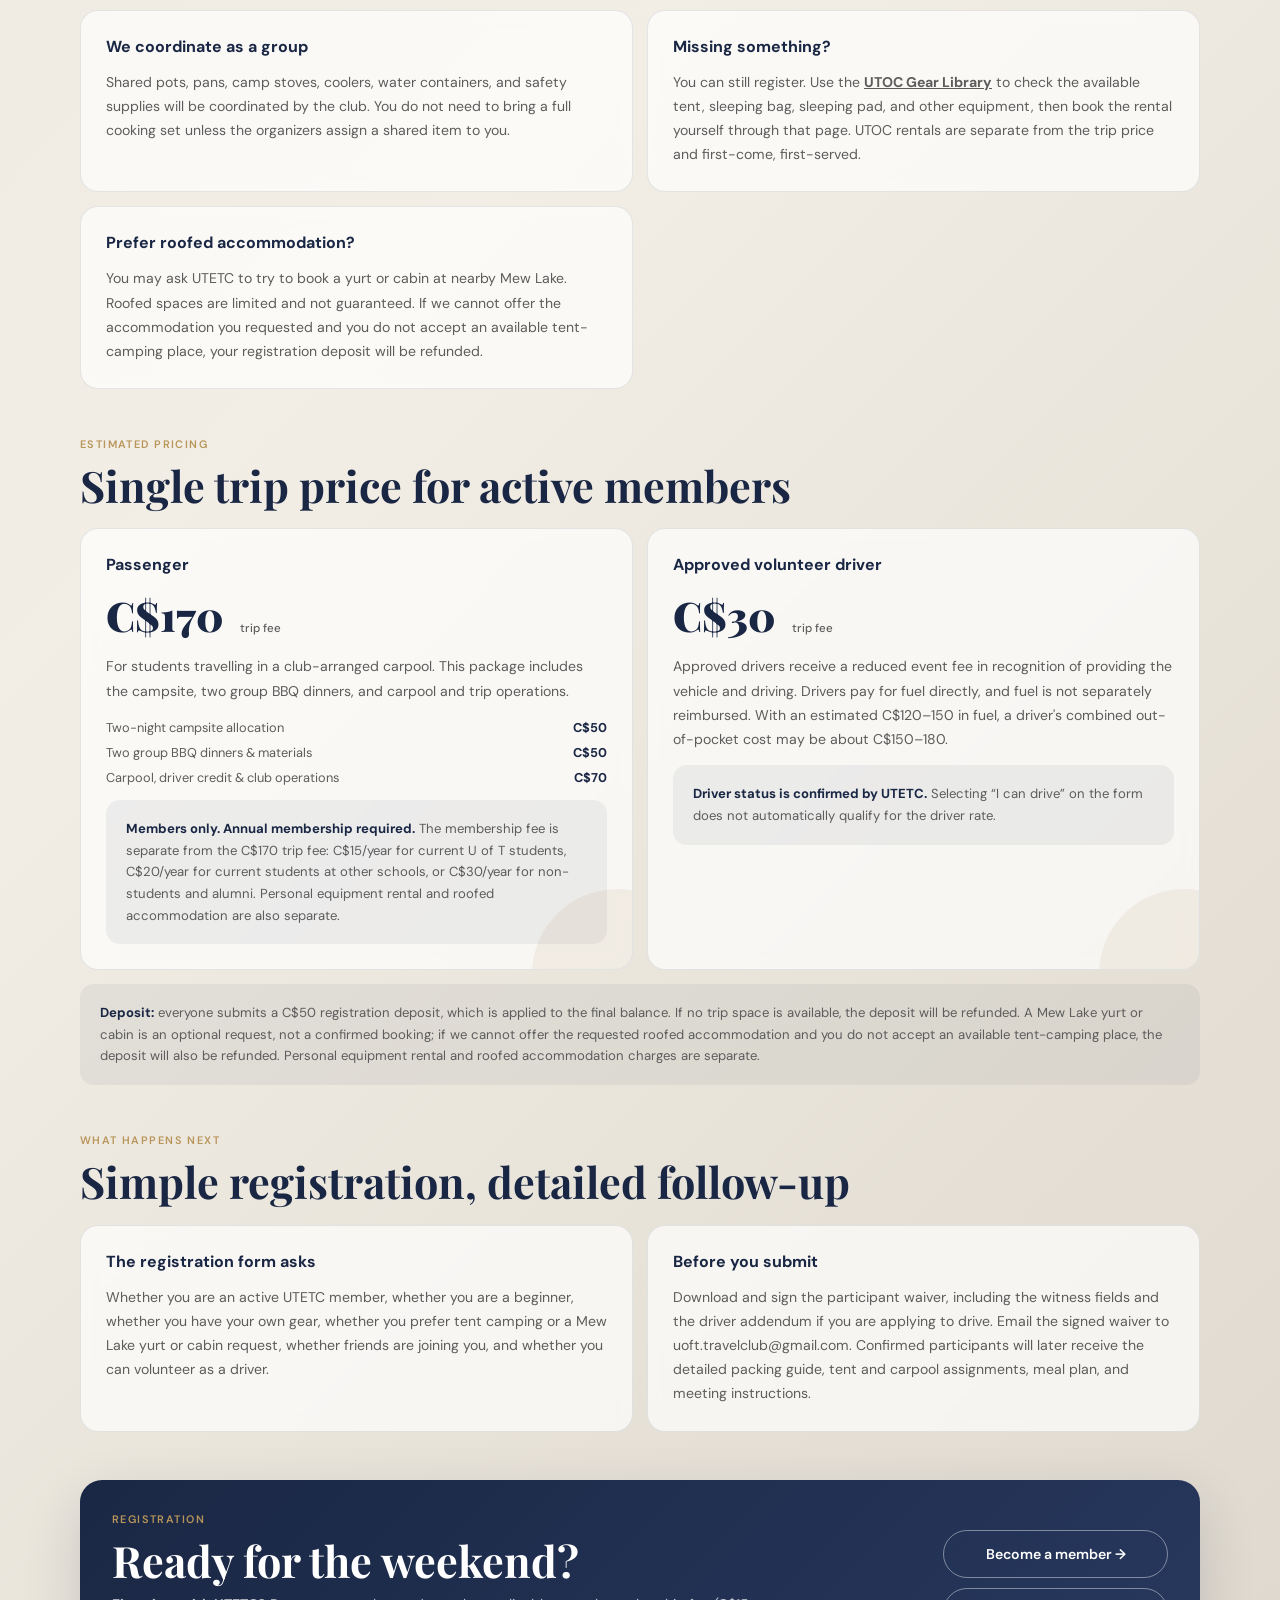
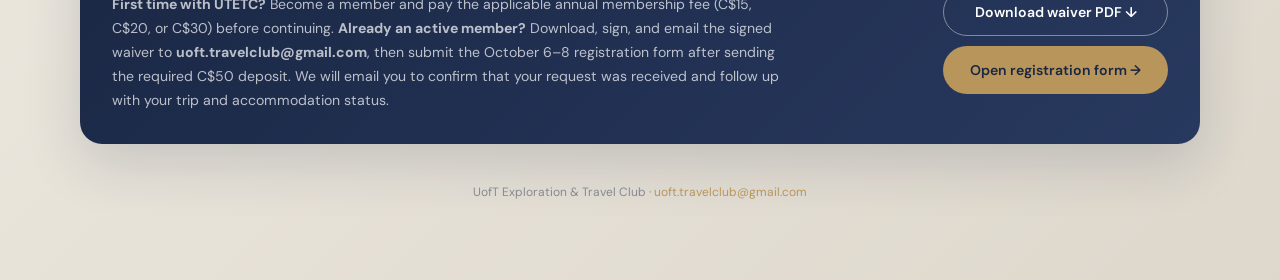
==== commit 3c2a0ab1: "Add tiered annual membership fees" ====
--- a/algonquin-weekend.html
+++ b/algonquin-weekend.html
@@ -212,7 +212,7 @@
           <div><dt>Group</dt><dd>Up to 12 active UTETC members</dd></div>
         </dl>
         <a class="cta" href="https://docs.google.com/forms/d/e/1FAIpQLScWIqEE7Z-q79J23euCci1dN089FzLElAXfNOHjYAcaBREBig/viewform" target="_blank" rel="noopener">Register now →</a>
-        <p class="note"><strong>Members only. C$25 annual membership required.</strong> The membership fee is separate from the trip fee and C$50 registration deposit. The deposit will be refunded if no trip space is available.</p>
+        <p class="note"><strong>Members only. Annual membership required.</strong> The membership fee is separate from the trip fee and C$50 registration deposit. Membership is C$15/year for current U of T students, C$20/year for current students at other schools, or C$30/year for non-students and alumni. The deposit will be refunded if no trip space is available.</p>
         <p class="note">First time with UTETC? <a href="https://forms.gle/uPYGbuHT6VvETSZo9" target="_blank" rel="noopener">Become a member</a> before registering. Already an active member? Continue to the trip form above.</p>
       </aside>
     </header>
@@ -314,7 +314,7 @@
             <div><span>Two group BBQ dinners &amp; materials</span><strong>C$50</strong></div>
             <div><span>Carpool, driver credit &amp; club operations</span><strong>C$70</strong></div>
           </div>
-          <div class="rule"><strong>Members only. C$25 annual membership required.</strong> The membership fee is separate from the C$170 trip fee. Personal equipment rental and roofed accommodation are also separate.</div>
+          <div class="rule"><strong>Members only. Annual membership required.</strong> The membership fee is separate from the C$170 trip fee: C$15/year for current U of T students, C$20/year for current students at other schools, or C$30/year for non-students and alumni. Personal equipment rental and roofed accommodation are also separate.</div>
         </article>
         <article class="panel price-card">
           <h3>Approved volunteer driver</h3>
@@ -345,10 +345,10 @@
       <div>
         <div class="section-label">Registration</div>
         <h2>Ready for the weekend?</h2>
-        <p><strong>First time with UTETC?</strong> Become a member and pay the separate C$25 annual membership fee before continuing. <strong>Already an active member?</strong> Download, sign, and email the signed waiver to <strong>uoft.travelclub@gmail.com</strong>, then submit the October 6–8 registration form after sending the required C$50 deposit. We will email you to confirm that your request was received and follow up with your trip and accommodation status.</p>
+        <p><strong>First time with UTETC?</strong> Become a member and pay the applicable annual membership fee (C$15, C$20, or C$30) before continuing. <strong>Already an active member?</strong> Download, sign, and email the signed waiver to <strong>uoft.travelclub@gmail.com</strong>, then submit the October 6–8 registration form after sending the required C$50 deposit. We will email you to confirm that your request was received and follow up with your trip and accommodation status.</p>
       </div>
       <div class="registration-actions">
-        <a class="cta secondary" href="https://forms.gle/uPYGbuHT6VvETSZo9" target="_blank" rel="noopener">Become a member — C$25/year →</a>
+        <a class="cta secondary" href="https://forms.gle/uPYGbuHT6VvETSZo9" target="_blank" rel="noopener">Become a member →</a>
         <a class="cta secondary" href="output/pdf/algonquin-fall-camping-waiver-2026.pdf" target="_blank" rel="noopener">Download waiver PDF ↓</a>
         <a class="cta" href="https://docs.google.com/forms/d/e/1FAIpQLScWIqEE7Z-q79J23euCci1dN089FzLElAXfNOHjYAcaBREBig/viewform" target="_blank" rel="noopener">Open registration form →</a>
       </div>
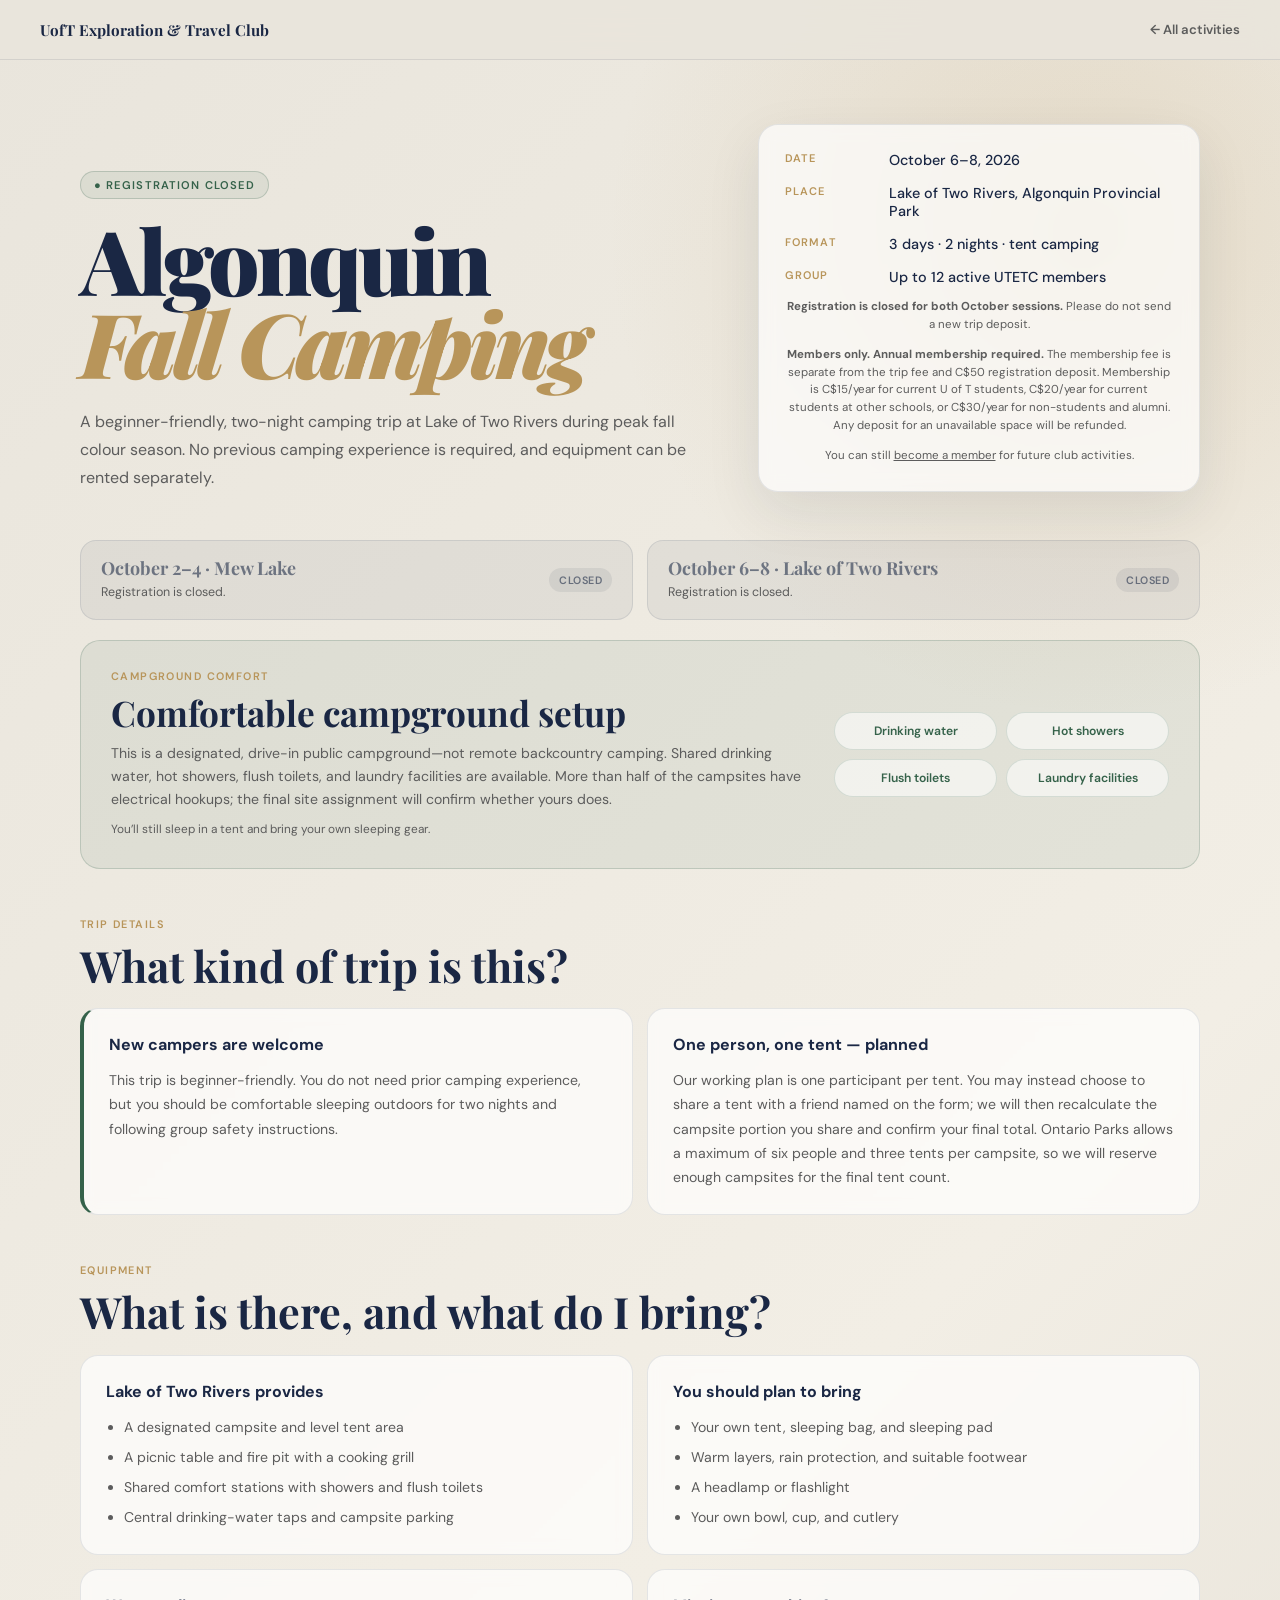
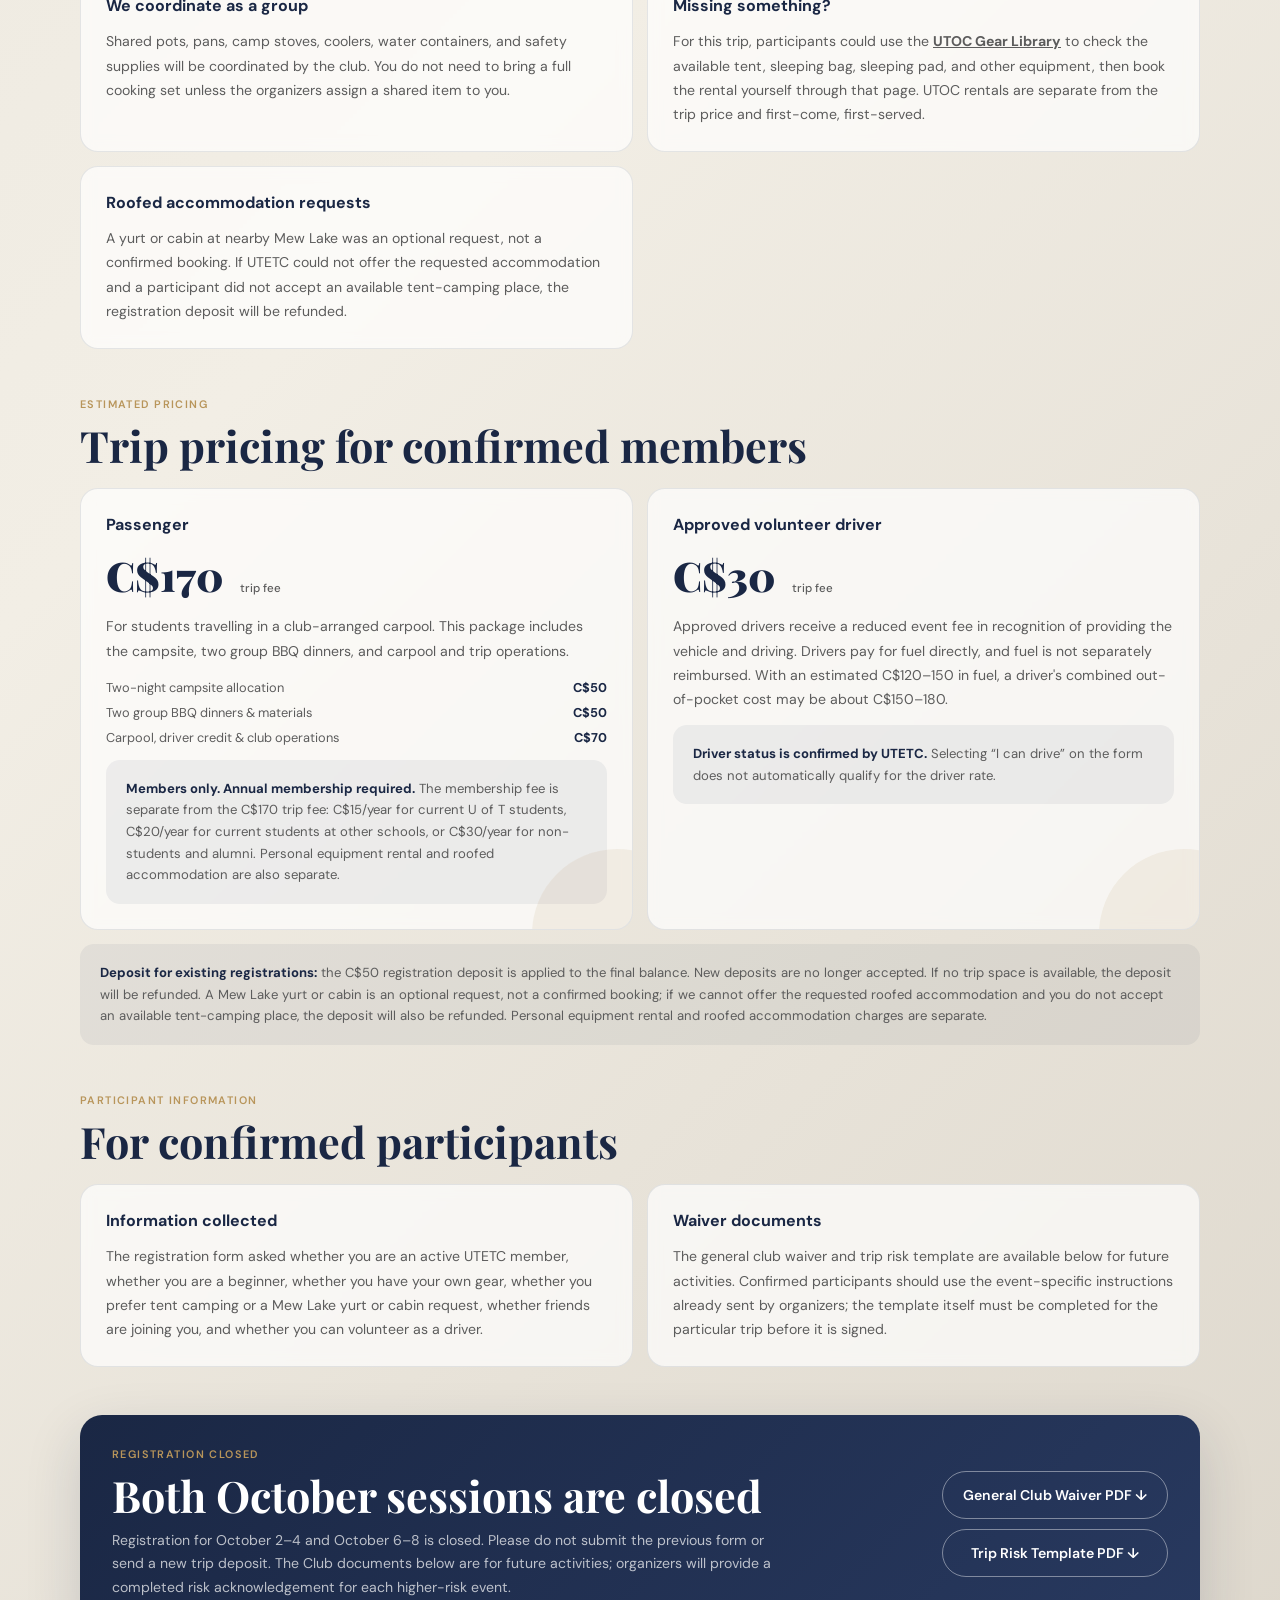
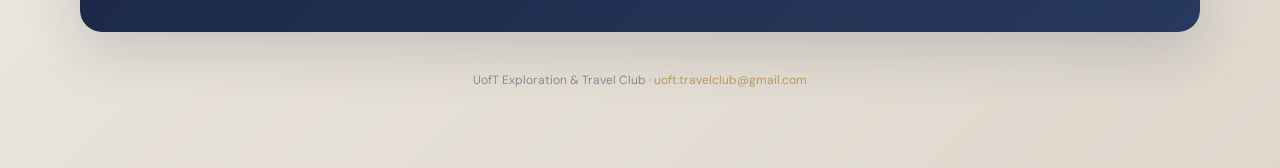
==== commit d128ce5c: "Publish reusable waivers and close Algonquin registration" ====
--- a/algonquin-weekend.html
+++ b/algonquin-weekend.html
@@ -3,7 +3,7 @@
 <head>
   <meta charset="UTF-8" />
   <meta name="viewport" content="width=device-width, initial-scale=1.0" />
-  <meta name="description" content="Join UTETC for a beginner-friendly fall camping trip at Lake of Two Rivers in Algonquin Provincial Park, October 6–8, 2026." />
+  <meta name="description" content="Algonquin Fall Camping at Lake of Two Rivers, October 6–8, 2026. Registration is closed." />
   <title>Algonquin Fall Camping — UTETC</title>
   <link rel="preconnect" href="https://fonts.googleapis.com" />
   <link href="https://fonts.googleapis.com/css2?family=Playfair+Display:ital,wght@0,700;0,900;1,700&family=DM+Sans:wght@0,300;0,400;0,500;0,600&display=swap" rel="stylesheet" />
@@ -106,8 +106,6 @@
     }
     .session.full { background:rgba(26,39,68,.06); color:rgba(26,39,68,.58); }
     .session.full .session-status { background:rgba(26,39,68,.08); }
-    .session.open { border-left:4px solid var(--green); }
-    .session.open .session-status { color:var(--green); background:rgba(53,98,74,.1); }
     .facility-callout {
       display:grid; grid-template-columns:minmax(0,1.35fr) minmax(260px,.65fr);
       gap:28px; align-items:center; margin-top:0; padding:28px 30px;
@@ -200,7 +198,7 @@
   <main>
     <header class="hero">
       <div>
-        <div class="eyebrow">● Enrolling now · 12 spots</div>
+        <div class="eyebrow">● Registration closed</div>
         <h1>Algonquin<br><em>Fall Camping</em></h1>
         <p class="lede">A beginner-friendly, two-night camping trip at Lake of Two Rivers during peak fall colour season. No previous camping experience is required, and equipment can be rented separately.</p>
       </div>
@@ -211,9 +209,9 @@
           <div><dt>Format</dt><dd>3 days · 2 nights · tent camping</dd></div>
           <div><dt>Group</dt><dd>Up to 12 active UTETC members</dd></div>
         </dl>
-        <a class="cta" href="https://docs.google.com/forms/d/e/1FAIpQLScWIqEE7Z-q79J23euCci1dN089FzLElAXfNOHjYAcaBREBig/viewform" target="_blank" rel="noopener">Register now →</a>
-        <p class="note"><strong>Members only. Annual membership required.</strong> The membership fee is separate from the trip fee and C$50 registration deposit. Membership is C$15/year for current U of T students, C$20/year for current students at other schools, or C$30/year for non-students and alumni. The deposit will be refunded if no trip space is available.</p>
-        <p class="note">First time with UTETC? <a href="https://forms.gle/uPYGbuHT6VvETSZo9" target="_blank" rel="noopener">Become a member</a> before registering. Already an active member? Continue to the trip form above.</p>
+        <p class="note"><strong>Registration is closed for both October sessions.</strong> Please do not send a new trip deposit.</p>
+        <p class="note"><strong>Members only. Annual membership required.</strong> The membership fee is separate from the trip fee and C$50 registration deposit. Membership is C$15/year for current U of T students, C$20/year for current students at other schools, or C$30/year for non-students and alumni. Any deposit for an unavailable space will be refunded.</p>
+        <p class="note">You can still <a href="https://forms.gle/uPYGbuHT6VvETSZo9" target="_blank" rel="noopener">become a member</a> for future club activities.</p>
       </aside>
     </header>
 
@@ -221,16 +219,16 @@
       <article class="session full" id="oct-2-4">
         <div>
           <h2>October 2–4 · Mew Lake</h2>
-          <p>The first fall camping session is now at capacity.</p>
+          <p>Registration is closed.</p>
         </div>
-        <span class="session-status">Full</span>
+        <span class="session-status">Closed</span>
       </article>
-      <article class="session open">
+      <article class="session full">
         <div>
           <h2>October 6–8 · Lake of Two Rivers</h2>
-          <p>New session · registration is open.</p>
+          <p>Registration is closed.</p>
         </div>
-        <span class="session-status">Enrolling now</span>
+        <span class="session-status">Closed</span>
       </article>
     </section>
 
@@ -250,7 +248,7 @@
     </section>
 
     <section>
-      <div class="section-label">Before you register</div>
+      <div class="section-label">Trip details</div>
       <h2>What kind of trip is this?</h2>
       <div class="grid">
         <article class="panel beginner">
@@ -292,18 +290,18 @@
         </article>
         <article class="panel">
           <h3>Missing something?</h3>
-          <p>You can still register. Use the <a href="https://utoc.ca/gear/" target="_blank" rel="noopener"><strong>UTOC Gear Library</strong></a> to check the available tent, sleeping bag, sleeping pad, and other equipment, then book the rental yourself through that page. UTOC rentals are separate from the trip price and first-come, first-served.</p>
-        </article>
-        <article class="panel">
-          <h3>Prefer roofed accommodation?</h3>
-          <p>You may ask UTETC to try to book a yurt or cabin at nearby Mew Lake. Roofed spaces are limited and not guaranteed. If we cannot offer the accommodation you requested and you do not accept an available tent-camping place, your registration deposit will be refunded.</p>
+          <p>For this trip, participants could use the <a href="https://utoc.ca/gear/" target="_blank" rel="noopener"><strong>UTOC Gear Library</strong></a> to check the available tent, sleeping bag, sleeping pad, and other equipment, then book the rental yourself through that page. UTOC rentals are separate from the trip price and first-come, first-served.</p>
+        </article>
+        <article class="panel">
+          <h3>Roofed accommodation requests</h3>
+          <p>A yurt or cabin at nearby Mew Lake was an optional request, not a confirmed booking. If UTETC could not offer the requested accommodation and a participant did not accept an available tent-camping place, the registration deposit will be refunded.</p>
         </article>
       </div>
     </section>
 
     <section>
       <div class="section-label">Estimated pricing</div>
-      <h2>Single trip price for active members</h2>
+      <h2>Trip pricing for confirmed members</h2>
       <div class="grid pricing">
         <article class="panel price-card">
           <h3>Passenger</h3>
@@ -323,34 +321,33 @@
           <div class="rule"><strong>Driver status is confirmed by UTETC.</strong> Selecting “I can drive” on the form does not automatically qualify for the driver rate.</div>
         </article>
       </div>
-      <div class="rule"><strong>Deposit:</strong> everyone submits a C$50 registration deposit, which is applied to the final balance. If no trip space is available, the deposit will be refunded. A Mew Lake yurt or cabin is an optional request, not a confirmed booking; if we cannot offer the requested roofed accommodation and you do not accept an available tent-camping place, the deposit will also be refunded. Personal equipment rental and roofed accommodation charges are separate.</div>
+      <div class="rule"><strong>Deposit for existing registrations:</strong> the C$50 registration deposit is applied to the final balance. New deposits are no longer accepted. If no trip space is available, the deposit will be refunded. A Mew Lake yurt or cabin is an optional request, not a confirmed booking; if we cannot offer the requested roofed accommodation and you do not accept an available tent-camping place, the deposit will also be refunded. Personal equipment rental and roofed accommodation charges are separate.</div>
     </section>
 
     <section>
-      <div class="section-label">What happens next</div>
-      <h2>Simple registration, detailed follow-up</h2>
+      <div class="section-label">Participant information</div>
+      <h2>For confirmed participants</h2>
       <div class="grid">
         <article class="panel">
-          <h3>The registration form asks</h3>
-          <p>Whether you are an active UTETC member, whether you are a beginner, whether you have your own gear, whether you prefer tent camping or a Mew Lake yurt or cabin request, whether friends are joining you, and whether you can volunteer as a driver.</p>
-        </article>
-        <article class="panel">
-          <h3>Before you submit</h3>
-          <p>Download and sign the participant waiver, including the witness fields and the driver addendum if you are applying to drive. Email the signed waiver to uoft.travelclub@gmail.com. Confirmed participants will later receive the detailed packing guide, tent and carpool assignments, meal plan, and meeting instructions.</p>
+          <h3>Information collected</h3>
+          <p>The registration form asked whether you are an active UTETC member, whether you are a beginner, whether you have your own gear, whether you prefer tent camping or a Mew Lake yurt or cabin request, whether friends are joining you, and whether you can volunteer as a driver.</p>
+        </article>
+        <article class="panel">
+          <h3>Waiver documents</h3>
+          <p>The general club waiver and trip risk template are available below for future activities. Confirmed participants should use the event-specific instructions already sent by organizers; the template itself must be completed for the particular trip before it is signed.</p>
         </article>
       </div>
     </section>
 
     <section class="registration" id="registration">
       <div>
-        <div class="section-label">Registration</div>
-        <h2>Ready for the weekend?</h2>
-        <p><strong>First time with UTETC?</strong> Become a member and pay the applicable annual membership fee (C$15, C$20, or C$30) before continuing. <strong>Already an active member?</strong> Download, sign, and email the signed waiver to <strong>uoft.travelclub@gmail.com</strong>, then submit the October 6–8 registration form after sending the required C$50 deposit. We will email you to confirm that your request was received and follow up with your trip and accommodation status.</p>
+        <div class="section-label">Registration closed</div>
+        <h2>Both October sessions are closed</h2>
+        <p>Registration for October 2–4 and October 6–8 is closed. Please do not submit the previous form or send a new trip deposit. The Club documents below are for future activities; organizers will provide a completed risk acknowledgement for each higher-risk event.</p>
       </div>
       <div class="registration-actions">
-        <a class="cta secondary" href="https://forms.gle/uPYGbuHT6VvETSZo9" target="_blank" rel="noopener">Become a member →</a>
-        <a class="cta secondary" href="output/pdf/algonquin-fall-camping-waiver-2026.pdf" target="_blank" rel="noopener">Download waiver PDF ↓</a>
-        <a class="cta" href="https://docs.google.com/forms/d/e/1FAIpQLScWIqEE7Z-q79J23euCci1dN089FzLElAXfNOHjYAcaBREBig/viewform" target="_blank" rel="noopener">Open registration form →</a>
+        <a class="cta secondary" href="output/pdf/general-club-participation-waiver.pdf" target="_blank" rel="noopener">General Club Waiver PDF ↓</a>
+        <a class="cta secondary" href="output/pdf/trip-specific-risk-acknowledgement-template.pdf" target="_blank" rel="noopener">Trip Risk Template PDF ↓</a>
       </div>
     </section>
 
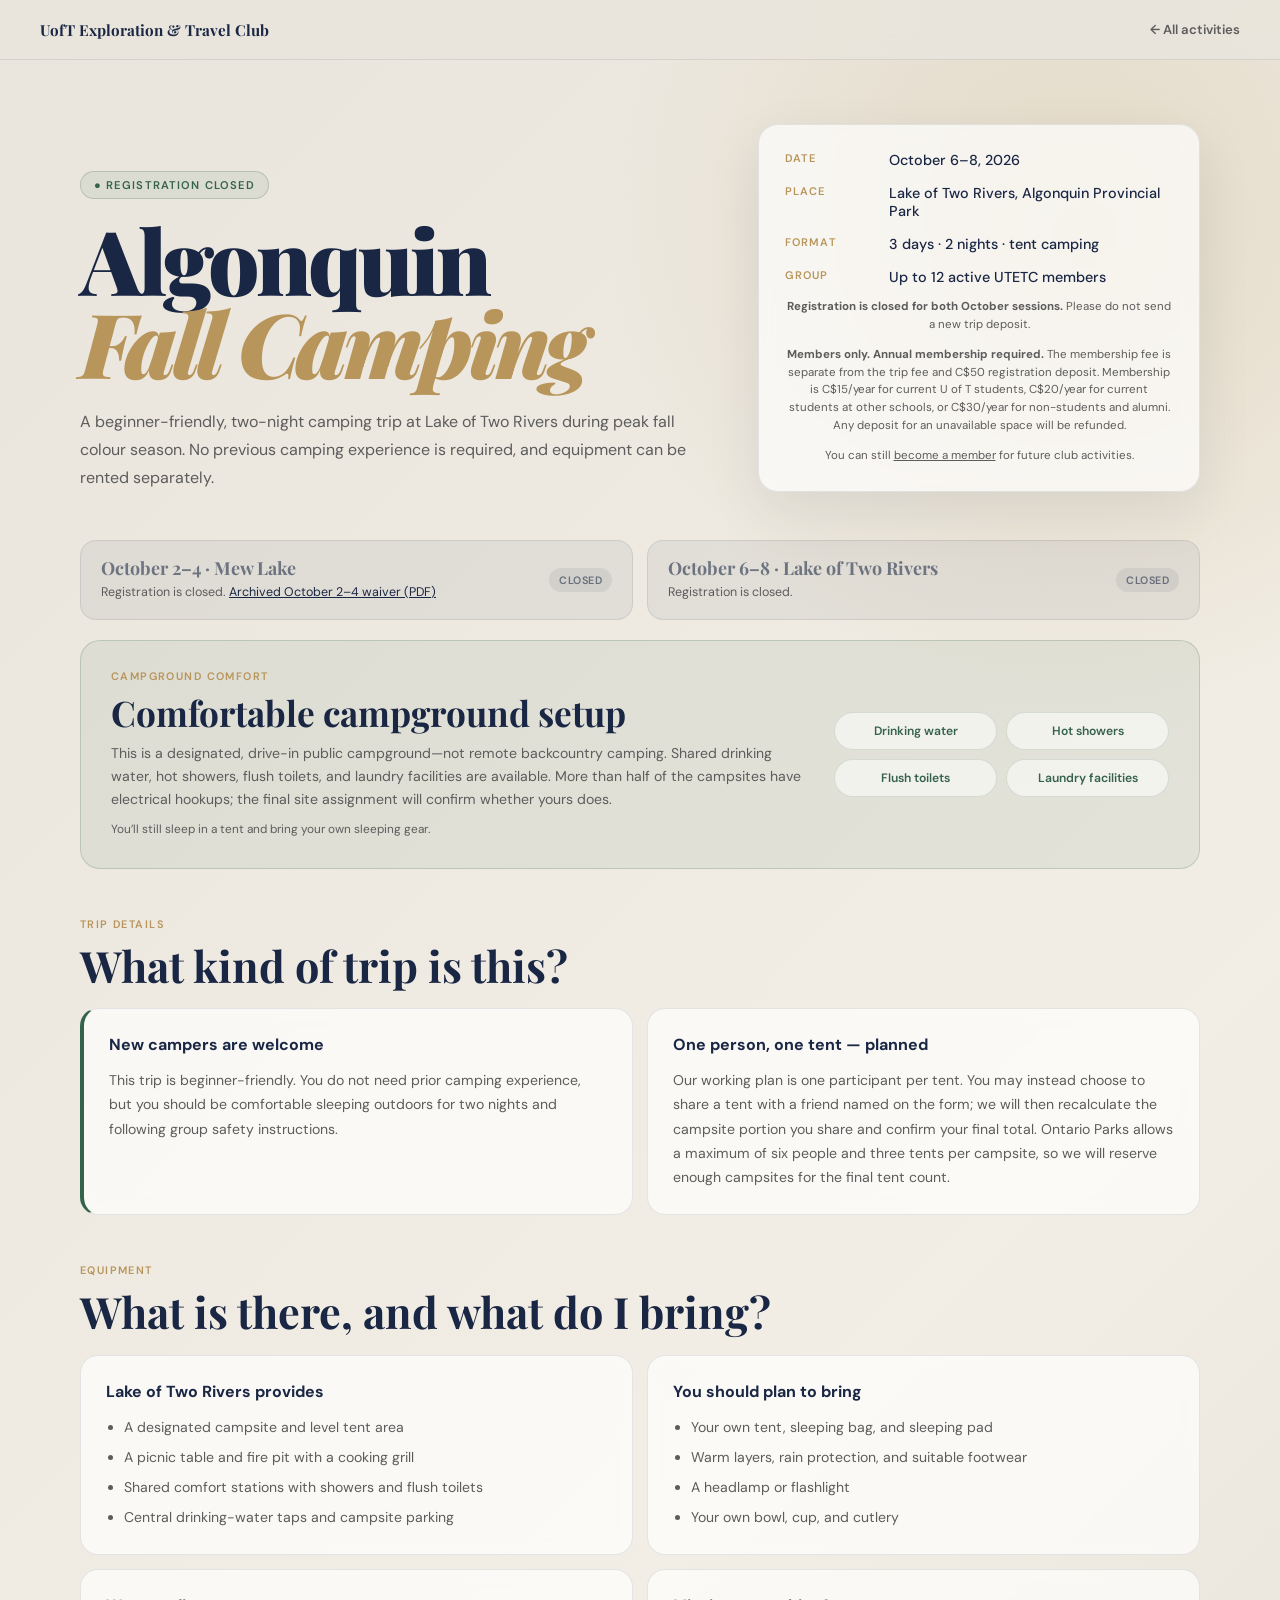
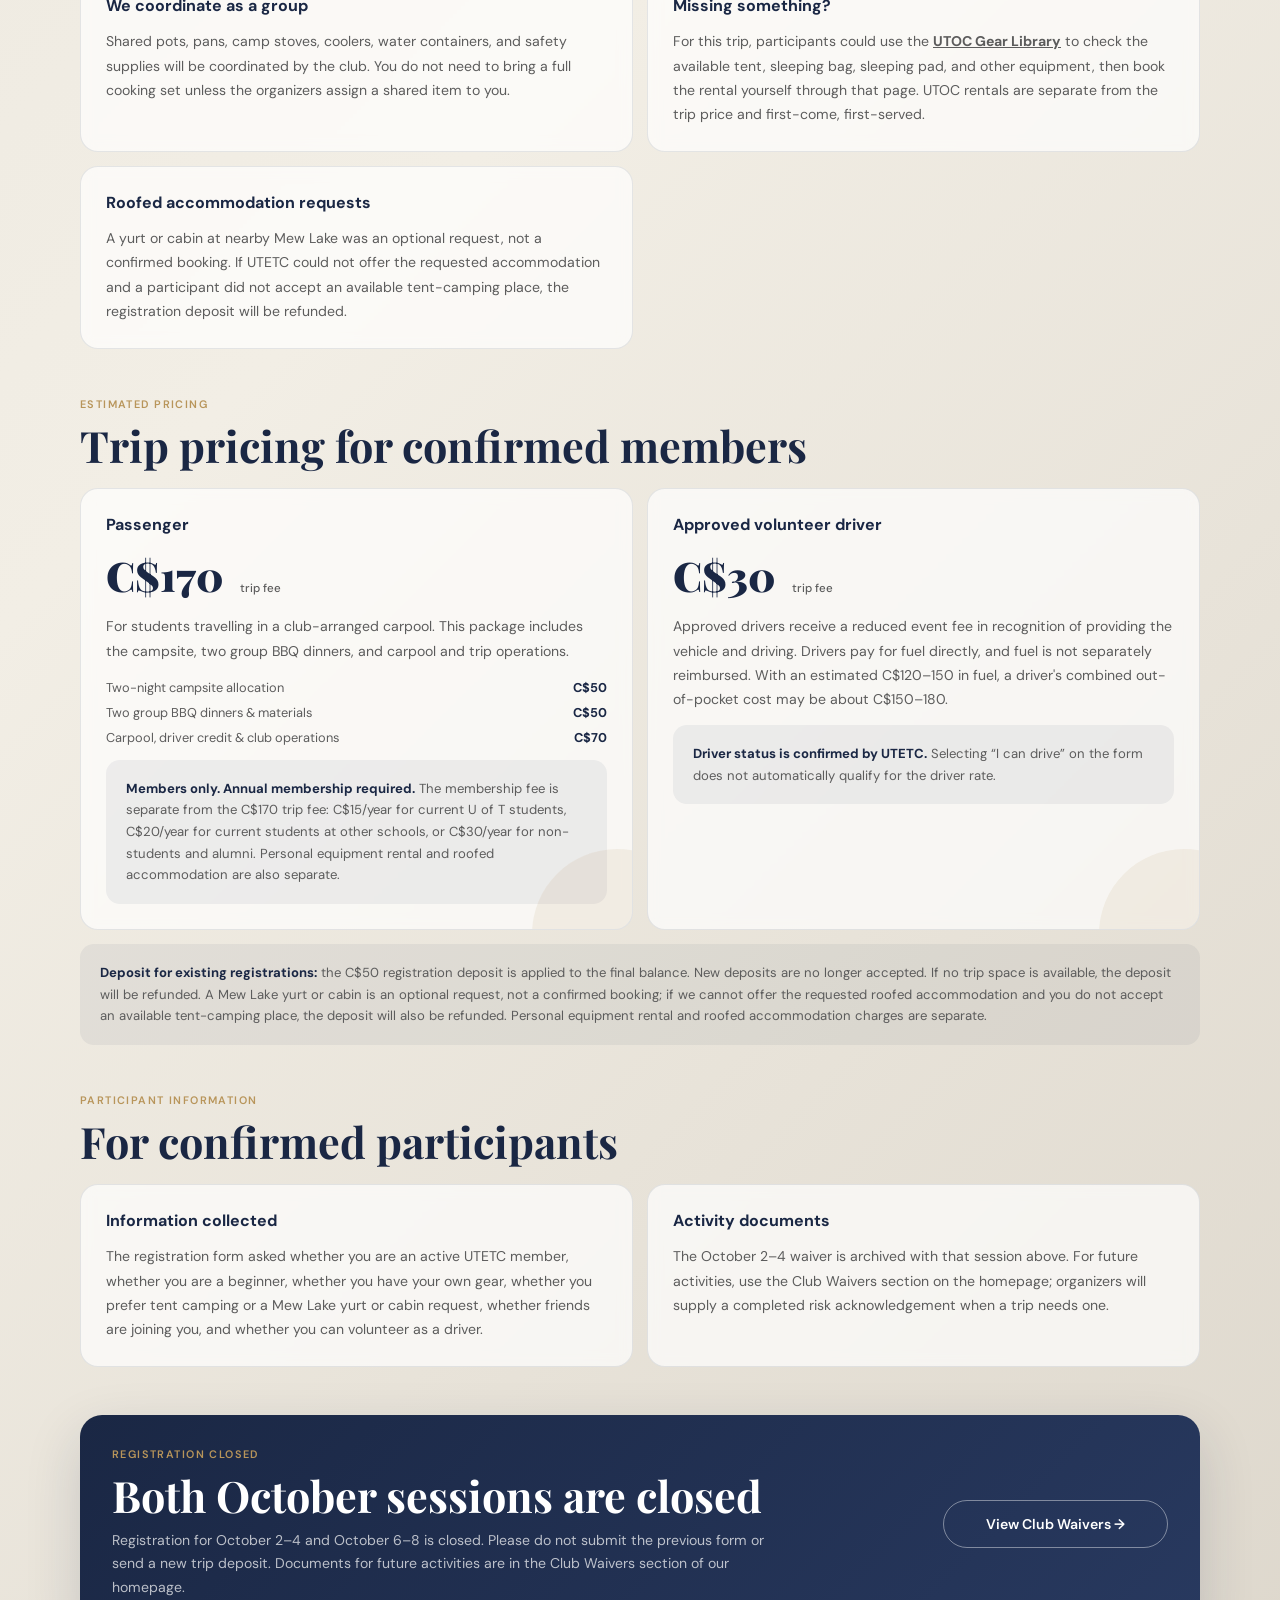
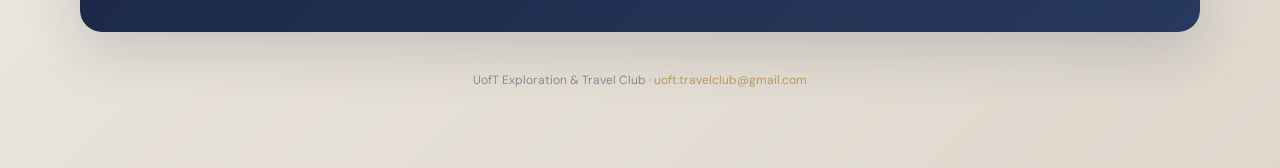
==== commit cf6b6b74: "Place club waivers in evergreen activities section" ====
--- a/algonquin-weekend.html
+++ b/algonquin-weekend.html
@@ -100,6 +100,7 @@
     }
     .session h2 { margin:0 0 5px; font-size:1.12rem; }
     .session p { color:var(--muted); font-size:.78rem; line-height:1.45; }
+    .session p a { color:var(--navy); }
     .session-status {
       flex-shrink:0; padding:5px 10px; border-radius:999px;
       font-size:.67rem; font-weight:600; letter-spacing:.04em; text-transform:uppercase;
@@ -219,7 +220,7 @@
       <article class="session full" id="oct-2-4">
         <div>
           <h2>October 2–4 · Mew Lake</h2>
-          <p>Registration is closed.</p>
+          <p>Registration is closed. <a href="output/pdf/algonquin-fall-camping-waiver-2026.pdf" target="_blank" rel="noopener">Archived October 2–4 waiver (PDF)</a></p>
         </div>
         <span class="session-status">Closed</span>
       </article>
@@ -333,8 +334,8 @@
           <p>The registration form asked whether you are an active UTETC member, whether you are a beginner, whether you have your own gear, whether you prefer tent camping or a Mew Lake yurt or cabin request, whether friends are joining you, and whether you can volunteer as a driver.</p>
         </article>
         <article class="panel">
-          <h3>Waiver documents</h3>
-          <p>The general club waiver and trip risk template are available below for future activities. Confirmed participants should use the event-specific instructions already sent by organizers; the template itself must be completed for the particular trip before it is signed.</p>
+          <h3>Activity documents</h3>
+          <p>The October 2–4 waiver is archived with that session above. For future activities, use the Club Waivers section on the homepage; organizers will supply a completed risk acknowledgement when a trip needs one.</p>
         </article>
       </div>
     </section>
@@ -343,11 +344,10 @@
       <div>
         <div class="section-label">Registration closed</div>
         <h2>Both October sessions are closed</h2>
-        <p>Registration for October 2–4 and October 6–8 is closed. Please do not submit the previous form or send a new trip deposit. The Club documents below are for future activities; organizers will provide a completed risk acknowledgement for each higher-risk event.</p>
+        <p>Registration for October 2–4 and October 6–8 is closed. Please do not submit the previous form or send a new trip deposit. Documents for future activities are in the Club Waivers section of our homepage.</p>
       </div>
       <div class="registration-actions">
-        <a class="cta secondary" href="output/pdf/general-club-participation-waiver.pdf" target="_blank" rel="noopener">General Club Waiver PDF ↓</a>
-        <a class="cta secondary" href="output/pdf/trip-specific-risk-acknowledgement-template.pdf" target="_blank" rel="noopener">Trip Risk Template PDF ↓</a>
+        <a class="cta secondary" href="/#waivers">View Club Waivers →</a>
       </div>
     </section>
 
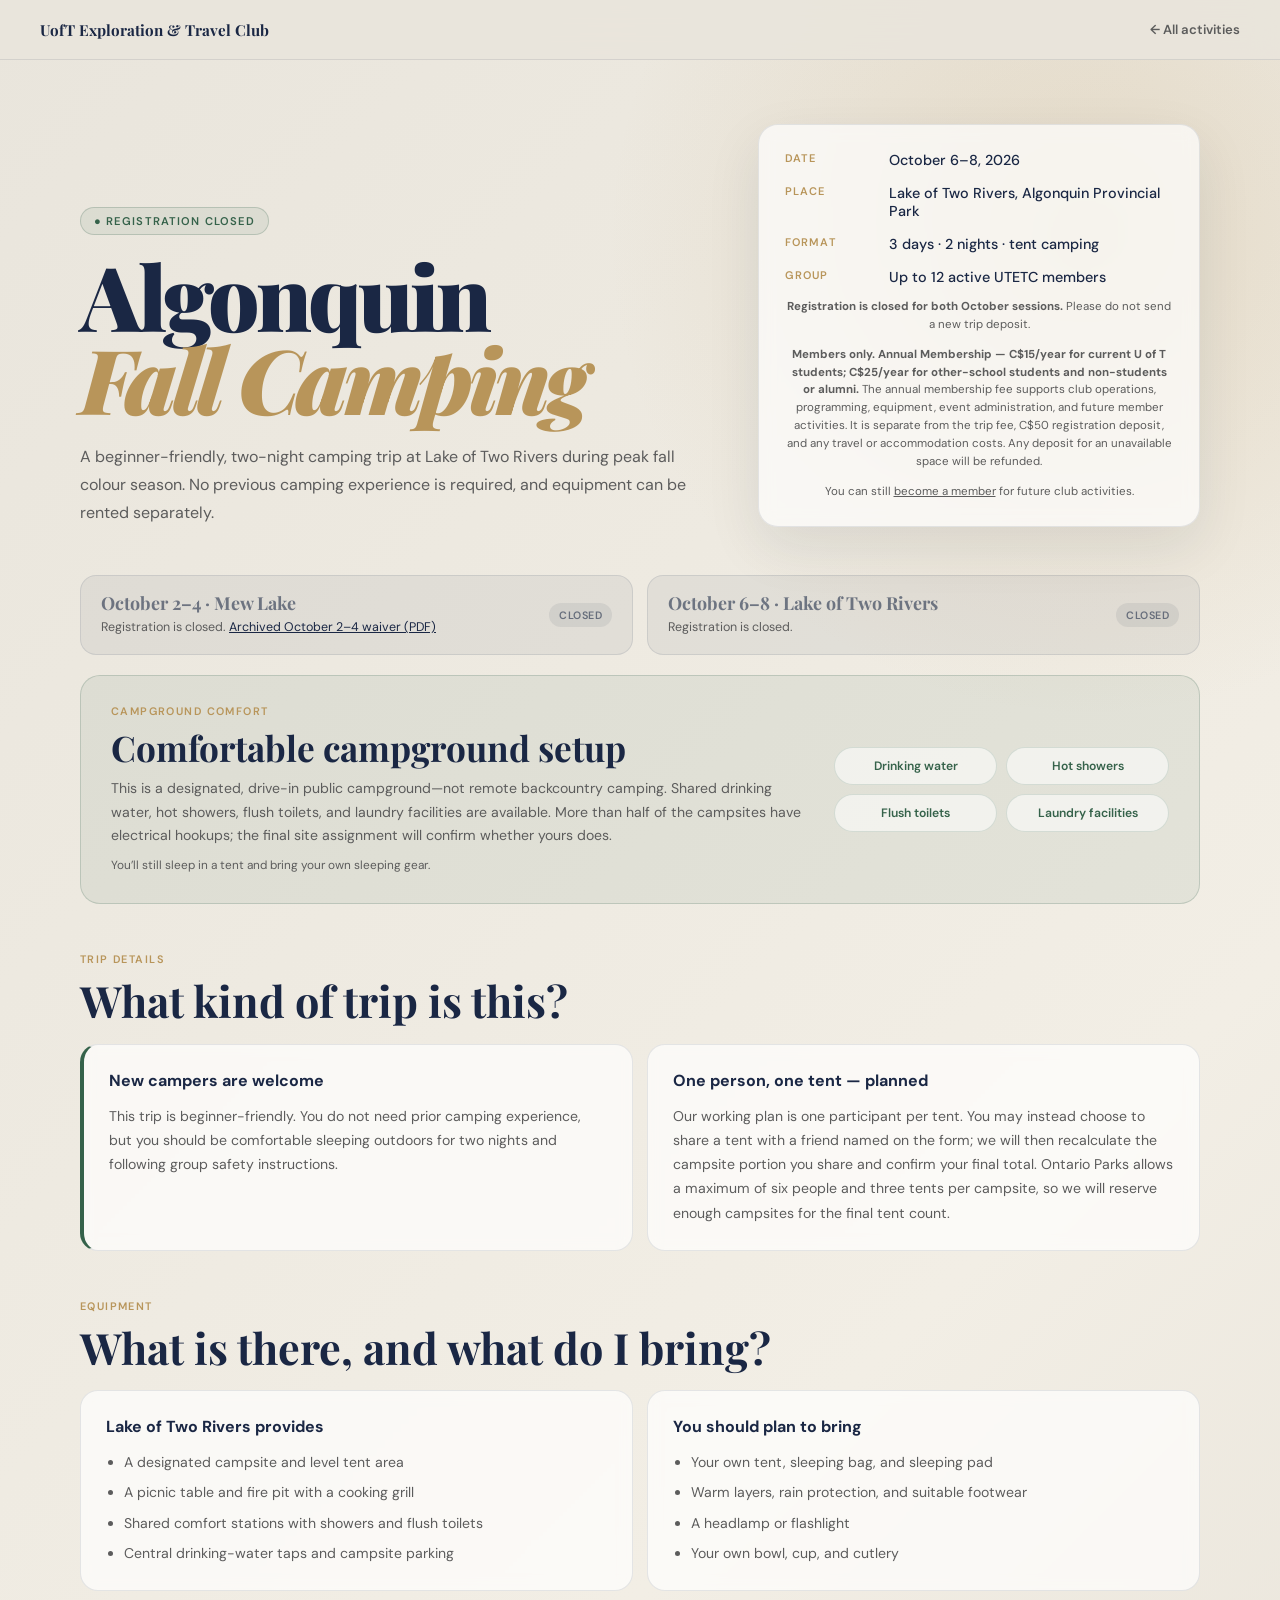
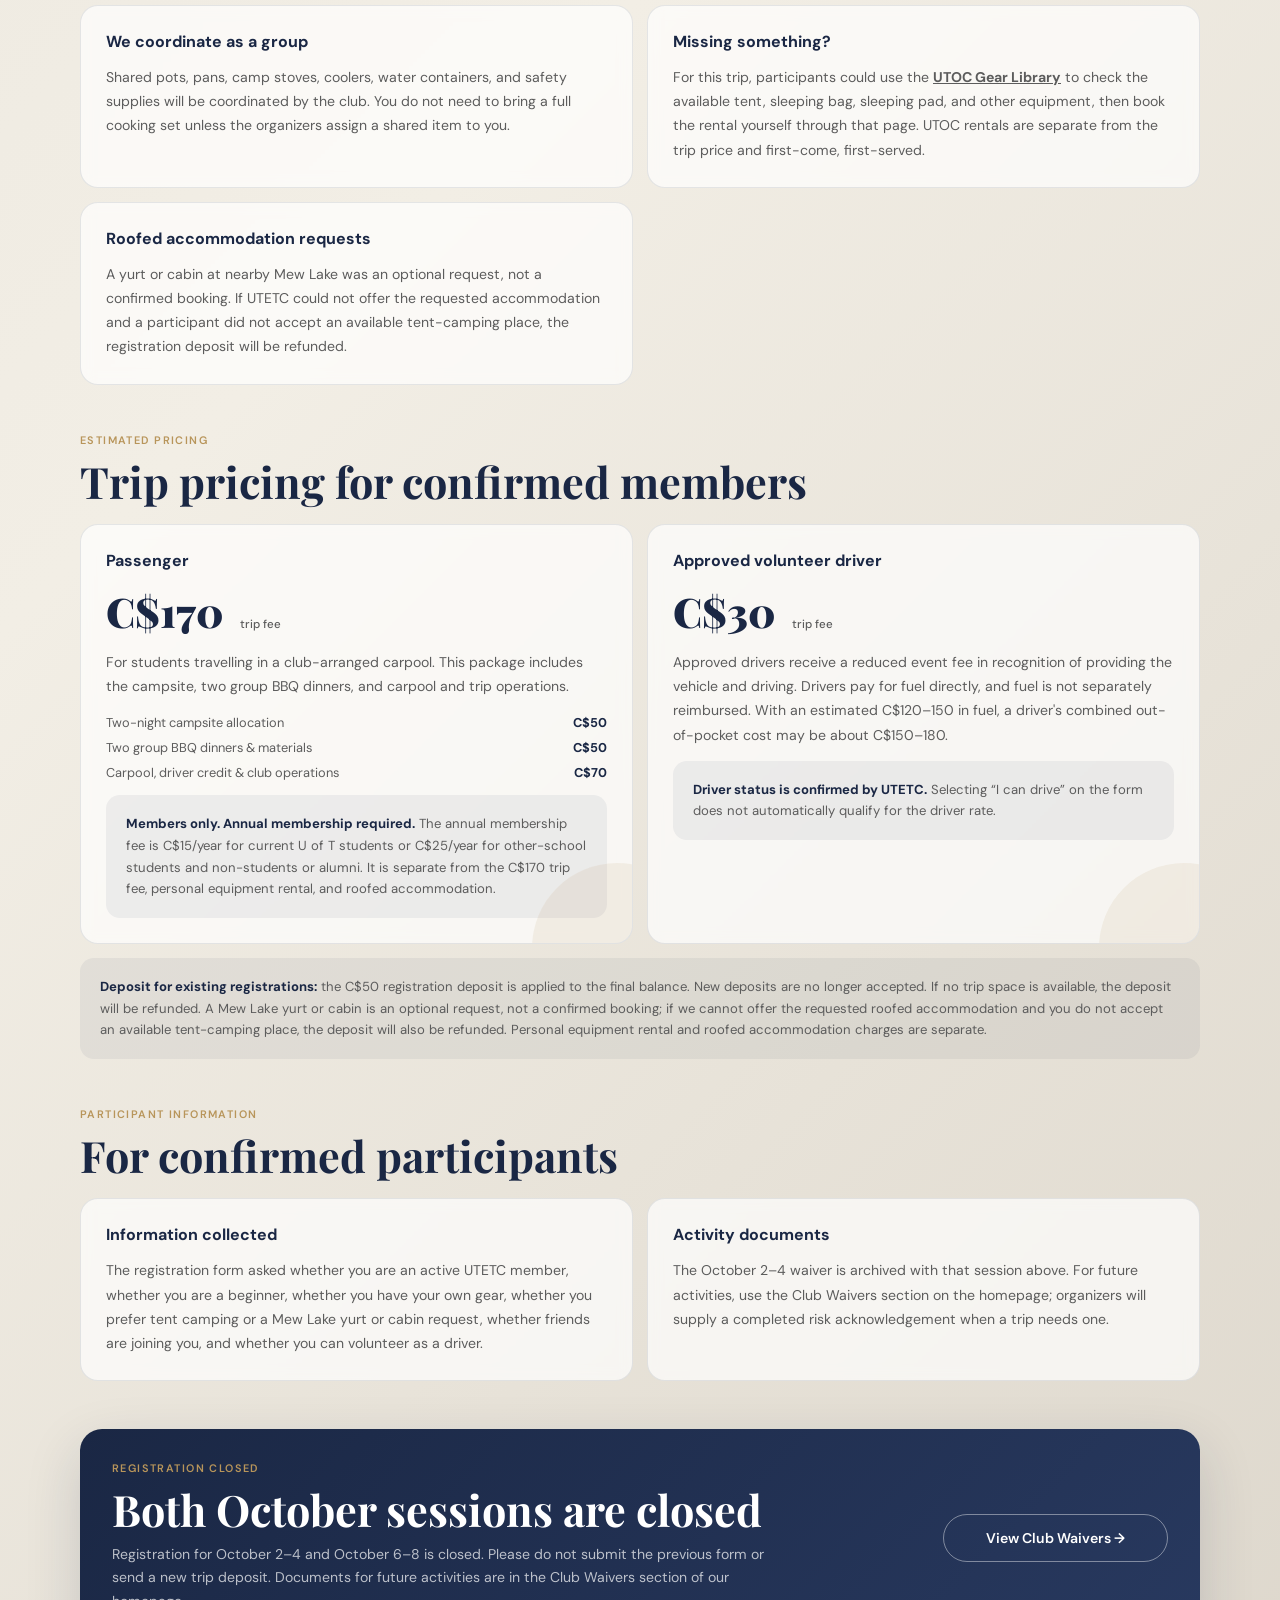
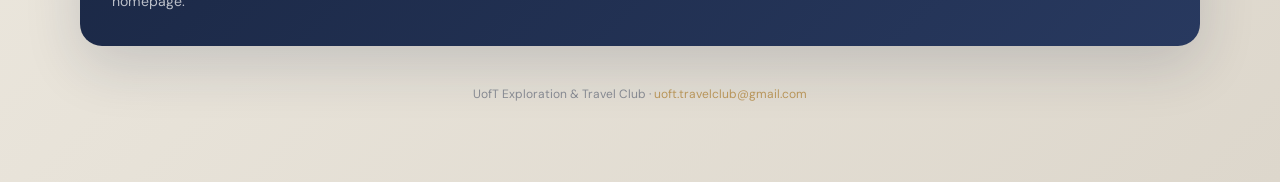
==== commit c6012c95: "Clarify annual membership fees across club pages" ====
--- a/algonquin-weekend.html
+++ b/algonquin-weekend.html
@@ -211,7 +211,7 @@
           <div><dt>Group</dt><dd>Up to 12 active UTETC members</dd></div>
         </dl>
         <p class="note"><strong>Registration is closed for both October sessions.</strong> Please do not send a new trip deposit.</p>
-        <p class="note"><strong>Members only. Annual membership required.</strong> The membership fee is separate from the trip fee and C$50 registration deposit. Membership is C$15/year for current U of T students, C$20/year for current students at other schools, or C$30/year for non-students and alumni. Any deposit for an unavailable space will be refunded.</p>
+        <p class="note"><strong>Members only. Annual Membership — C$15/year for current U of T students; C$25/year for other-school students and non-students or alumni.</strong> The annual membership fee supports club operations, programming, equipment, event administration, and future member activities. It is separate from the trip fee, C$50 registration deposit, and any travel or accommodation costs. Any deposit for an unavailable space will be refunded.</p>
         <p class="note">You can still <a href="https://forms.gle/uPYGbuHT6VvETSZo9" target="_blank" rel="noopener">become a member</a> for future club activities.</p>
       </aside>
     </header>
@@ -313,7 +313,7 @@
             <div><span>Two group BBQ dinners &amp; materials</span><strong>C$50</strong></div>
             <div><span>Carpool, driver credit &amp; club operations</span><strong>C$70</strong></div>
           </div>
-          <div class="rule"><strong>Members only. Annual membership required.</strong> The membership fee is separate from the C$170 trip fee: C$15/year for current U of T students, C$20/year for current students at other schools, or C$30/year for non-students and alumni. Personal equipment rental and roofed accommodation are also separate.</div>
+          <div class="rule"><strong>Members only. Annual membership required.</strong> The annual membership fee is C$15/year for current U of T students or C$25/year for other-school students and non-students or alumni. It is separate from the C$170 trip fee, personal equipment rental, and roofed accommodation.</div>
         </article>
         <article class="panel price-card">
           <h3>Approved volunteer driver</h3>
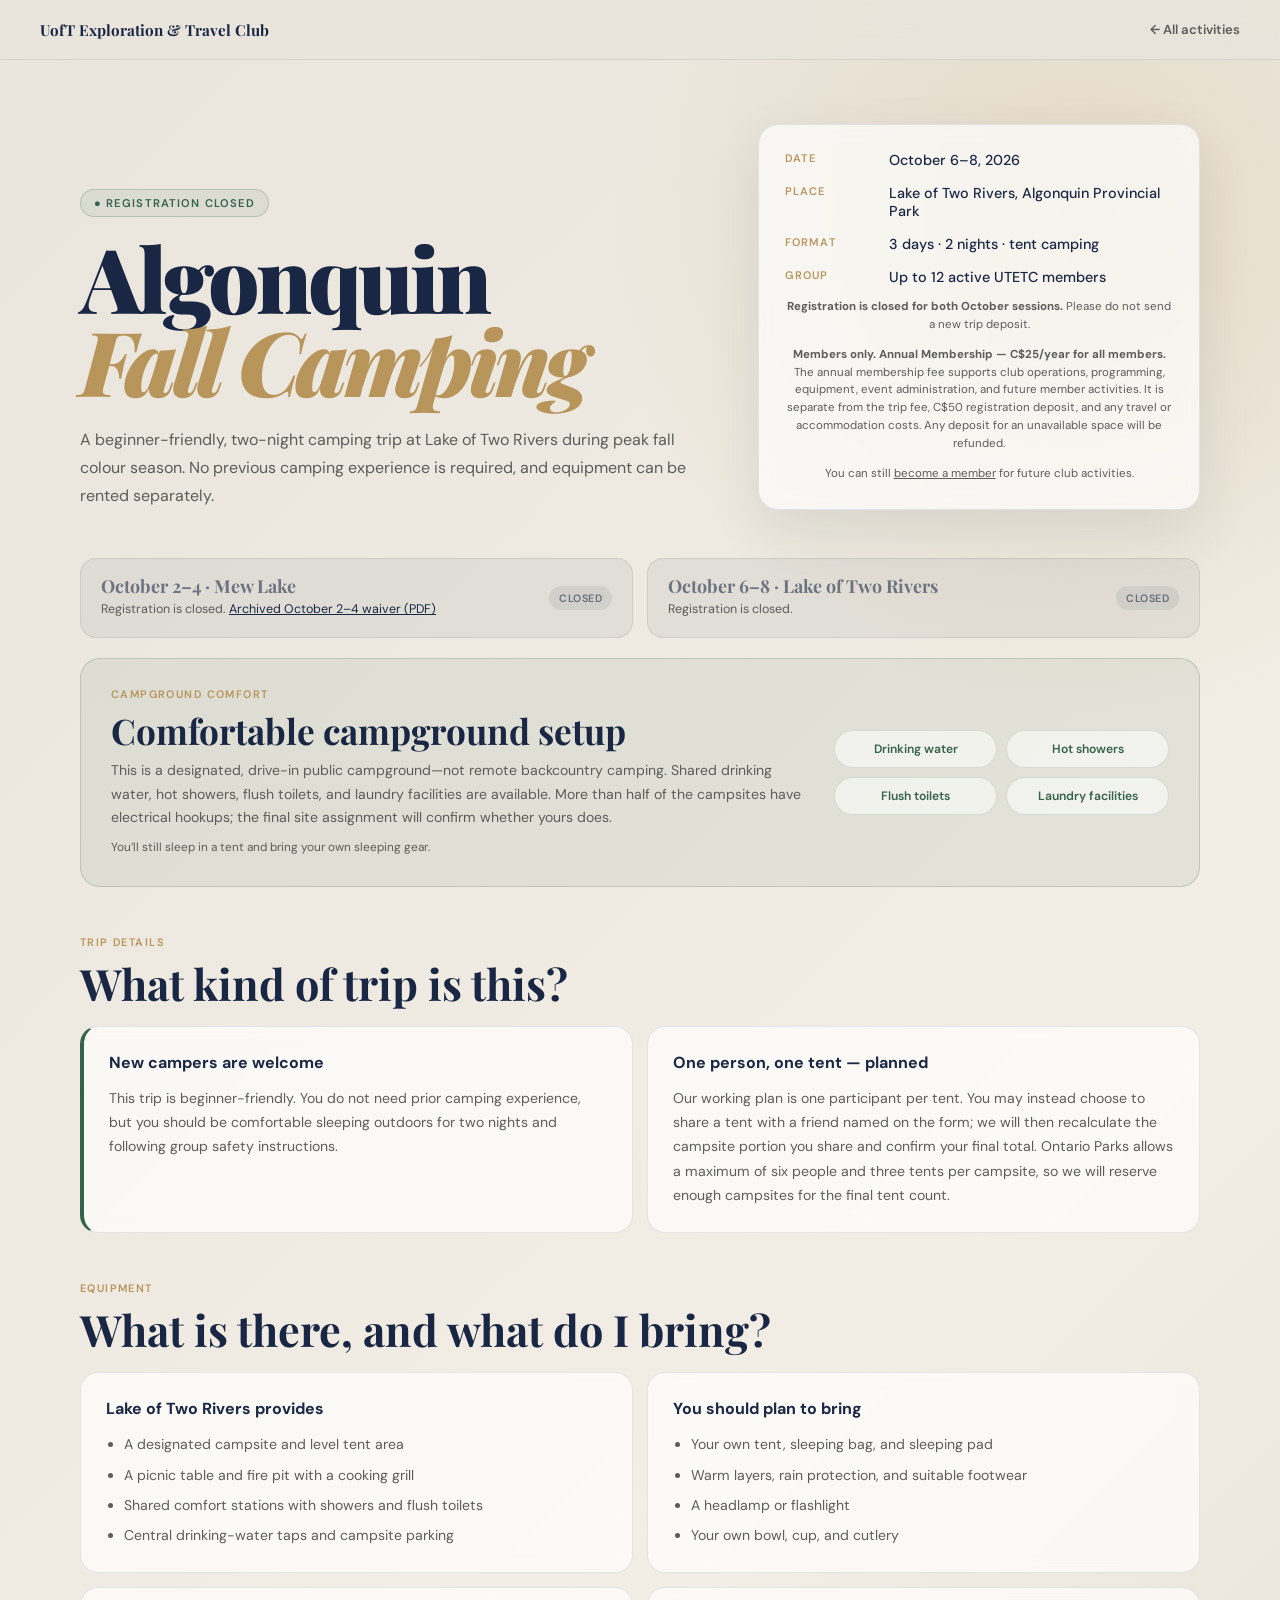
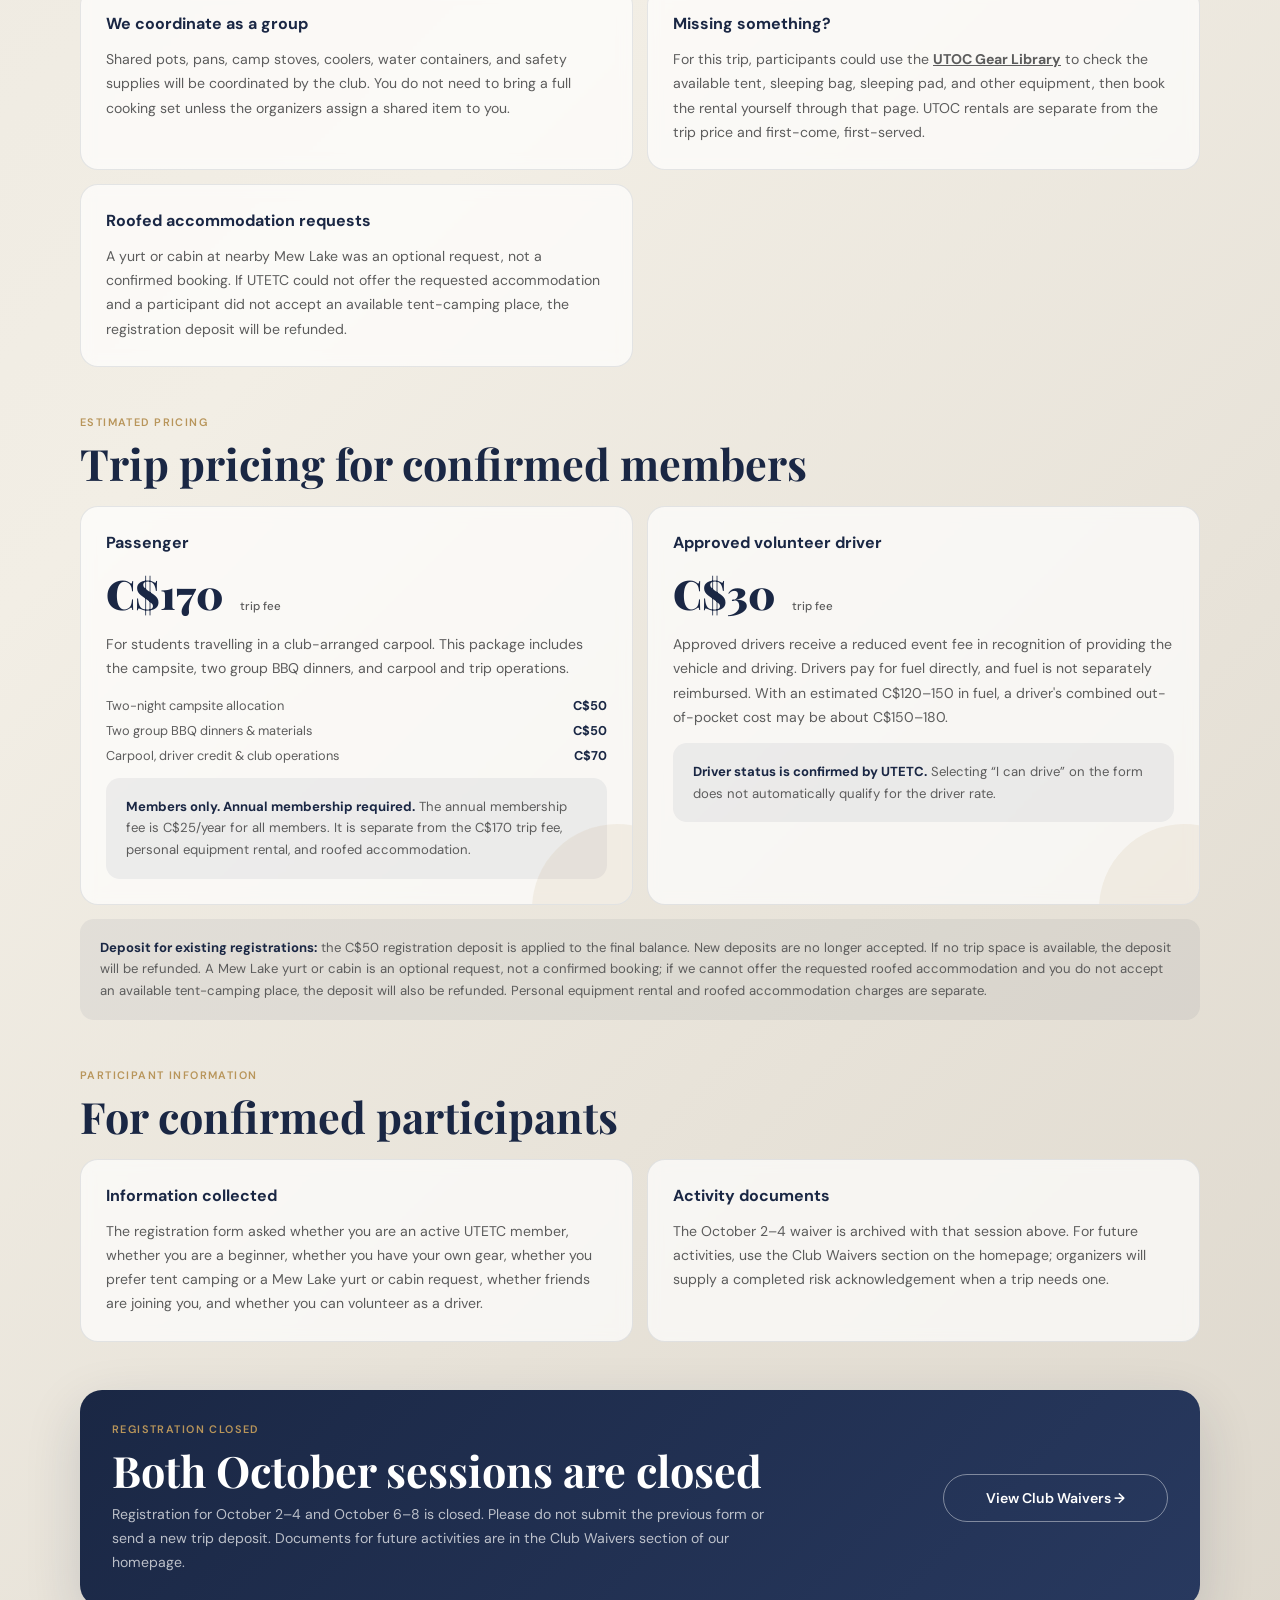
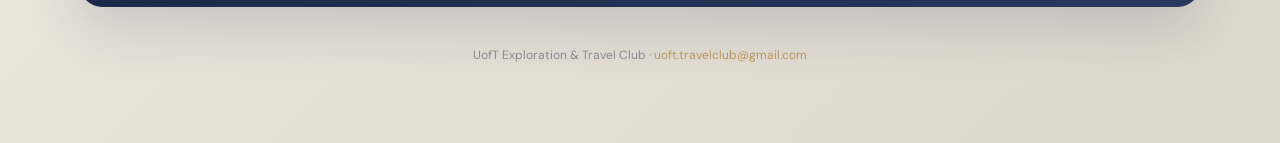
==== commit 7571c22b: "Update algonquin-weekend.html Halloween activity and uniform CAD 25 membership" ====
--- a/algonquin-weekend.html
+++ b/algonquin-weekend.html
@@ -211,7 +211,7 @@
           <div><dt>Group</dt><dd>Up to 12 active UTETC members</dd></div>
         </dl>
         <p class="note"><strong>Registration is closed for both October sessions.</strong> Please do not send a new trip deposit.</p>
-        <p class="note"><strong>Members only. Annual Membership — C$15/year for current U of T students; C$25/year for other-school students and non-students or alumni.</strong> The annual membership fee supports club operations, programming, equipment, event administration, and future member activities. It is separate from the trip fee, C$50 registration deposit, and any travel or accommodation costs. Any deposit for an unavailable space will be refunded.</p>
+        <p class="note"><strong>Members only. Annual Membership — C$25/year for all members.</strong> The annual membership fee supports club operations, programming, equipment, event administration, and future member activities. It is separate from the trip fee, C$50 registration deposit, and any travel or accommodation costs. Any deposit for an unavailable space will be refunded.</p>
         <p class="note">You can still <a href="https://forms.gle/uPYGbuHT6VvETSZo9" target="_blank" rel="noopener">become a member</a> for future club activities.</p>
       </aside>
     </header>
@@ -313,7 +313,7 @@
             <div><span>Two group BBQ dinners &amp; materials</span><strong>C$50</strong></div>
             <div><span>Carpool, driver credit &amp; club operations</span><strong>C$70</strong></div>
           </div>
-          <div class="rule"><strong>Members only. Annual membership required.</strong> The annual membership fee is C$15/year for current U of T students or C$25/year for other-school students and non-students or alumni. It is separate from the C$170 trip fee, personal equipment rental, and roofed accommodation.</div>
+          <div class="rule"><strong>Members only. Annual membership required.</strong> The annual membership fee is C$25/year for all members. It is separate from the C$170 trip fee, personal equipment rental, and roofed accommodation.</div>
         </article>
         <article class="panel price-card">
           <h3>Approved volunteer driver</h3>
